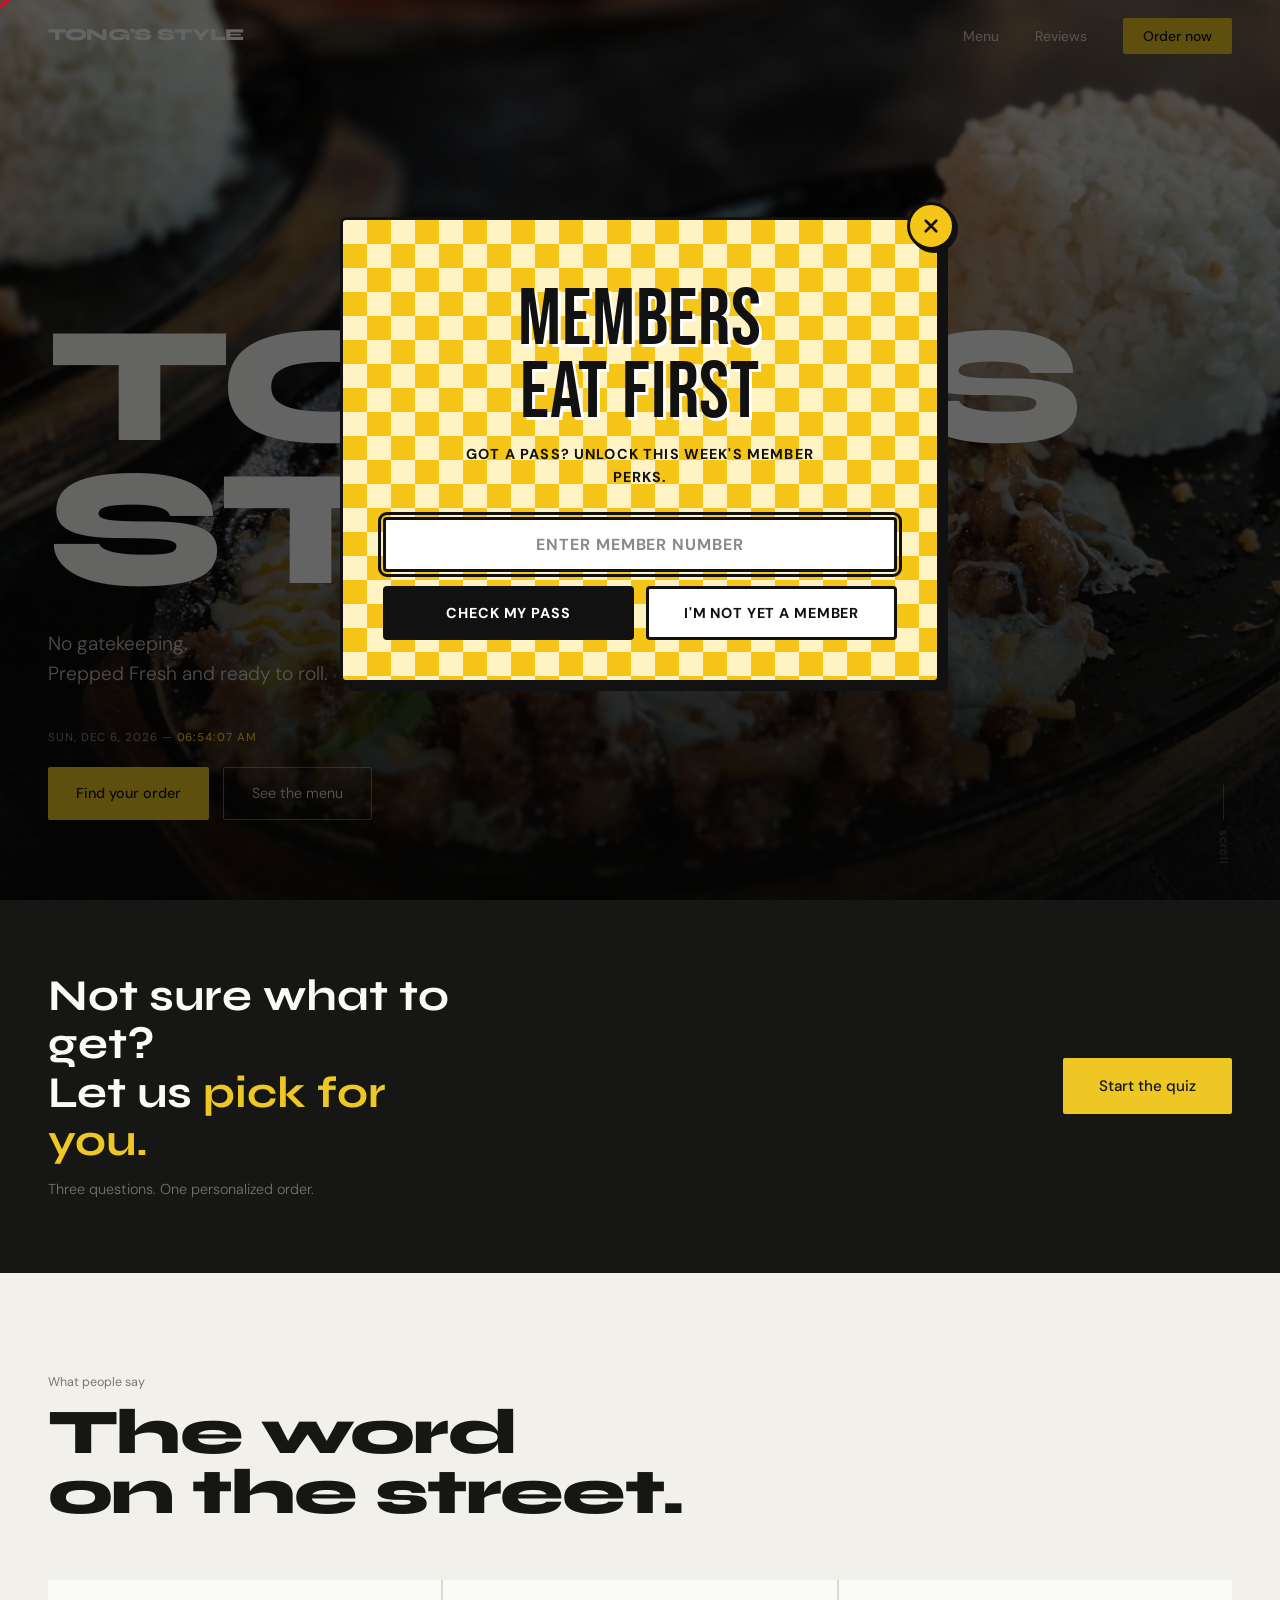
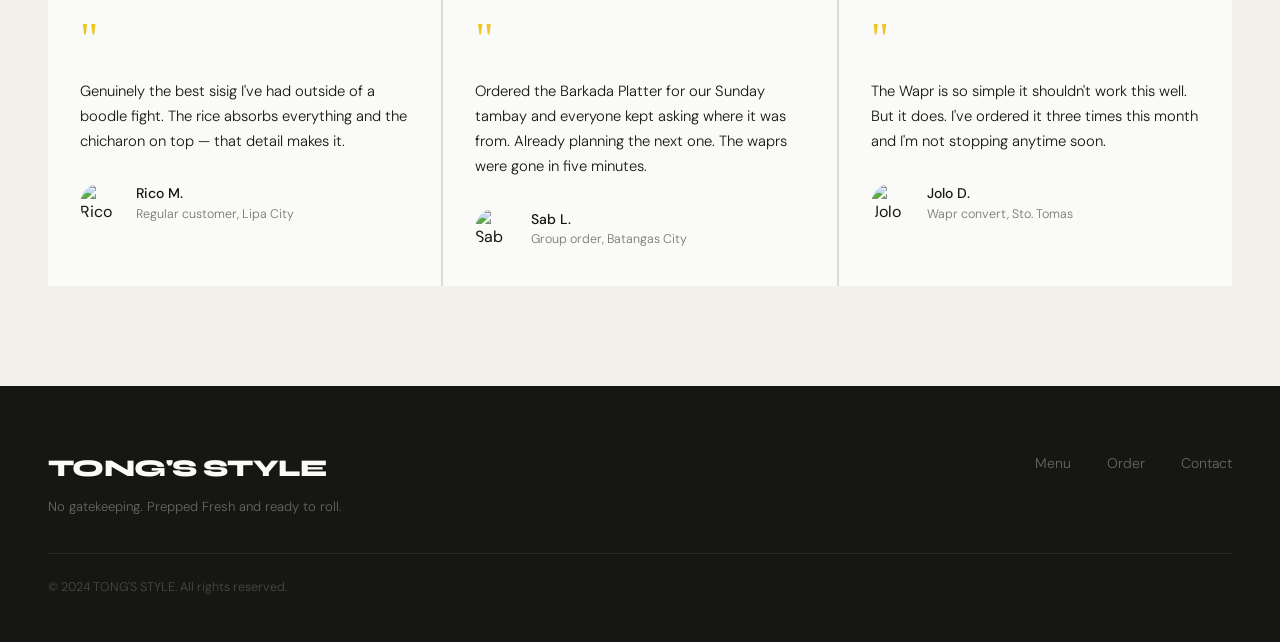
==== index.html @ 22b104fe "Use local sisig photo for hero banner and add promo popup modal Hero background now loads Food/sisig" ====
<!DOCTYPE html>
<html lang="en">
<head>
    <meta charset="UTF-8">
    <meta name="viewport" content="width=device-width, initial-scale=1.0">
    <title>TONG'S STYLE</title>
    <link rel="preconnect" href="https://fonts.googleapis.com">
    <link rel="preconnect" href="https://fonts.gstatic.com" crossorigin>
    <link href="https://fonts.googleapis.com/css2?family=Syne:wght@700;800&family=DM+Sans:wght@300;400;500;700&family=Bebas+Neue&display=swap" rel="stylesheet">
    <style>
        /* ============================================================
           TOKENS
        ============================================================ */
        :root {
            --white:        #FAFAF9;
            --black:        #161614;
            --saffron:      #EEC724;
            --saffron-pale: #FDF8DC;
            --surface:      #F2F0EB;
            --muted:        #78756F;
            --border:       #DDD9CF;
            --font-display: 'Syne', sans-serif;
            --font-body:    'DM Sans', sans-serif;
        }

        /* ============================================================
           RESET
        ============================================================ */
        *, *::before, *::after { box-sizing: border-box; margin: 0; padding: 0; }

        html {
            font-size: 16px;
            scroll-behavior: smooth;
            scroll-padding-top: 72px; /* offset for fixed nav */
        }

        body {
            font-family: var(--font-body);
            background: var(--white);
            color: var(--black);
            line-height: 1.6;
            -webkit-font-smoothing: antialiased;
        }

        img { display: block; max-width: 100%; }
        a { color: inherit; text-decoration: none; }
        button { font-family: var(--font-body); cursor: pointer; border: none; background: none; }

        :focus-visible {
            outline: 2px solid var(--saffron);
            outline-offset: 3px;
            border-radius: 2px;
        }

        @media (prefers-reduced-motion: reduce) {
            *, *::before, *::after {
                animation-duration: 0.01ms !important;
                transition-duration: 0.01ms !important;
            }
        }

        /* ============================================================
           NAVIGATION
        ============================================================ */
        .nav {
            position: fixed;
            top: 0;
            left: 0;
            right: 0;
            z-index: 100;
            padding: 22px 48px;
            display: flex;
            align-items: center;
            justify-content: space-between;
            transition: background 0.3s ease, padding 0.3s ease, box-shadow 0.3s ease;
        }

        .nav.scrolled {
            background: var(--white);
            padding: 14px 48px;
            box-shadow: 0 1px 0 var(--border);
        }

        .nav-logo {
            font-family: var(--font-display);
            font-weight: 800;
            font-size: 1.05rem;
            letter-spacing: -0.02em;
            color: var(--white);
            transition: color 0.3s;
        }

        .nav.scrolled .nav-logo { color: var(--black); }

        .nav-links {
            display: flex;
            align-items: center;
            gap: 36px;
            list-style: none;
        }

        .nav-links li a {
            font-size: 0.875rem;
            font-weight: 400;
            color: rgba(255,255,255,0.75);
            transition: color 0.2s;
        }

        .nav.scrolled .nav-links li a { color: var(--muted); }
        .nav-links li a:hover { color: var(--white); }
        .nav.scrolled .nav-links li a:hover { color: var(--black); }

        .nav-cta {
            font-size: 0.875rem !important;
            font-weight: 500 !important;
            color: var(--black) !important;
            background: var(--saffron);
            padding: 9px 20px;
            border-radius: 2px;
            transition: opacity 0.2s !important;
        }

        .nav-cta:hover { opacity: 0.82; }

        /* ============================================================
           HERO
        ============================================================ */
        .hero {
            position: relative;
            height: 100vh;
            min-height: 580px;
            display: flex;
            align-items: flex-end;
            padding: 0 48px 80px;
            overflow: hidden;
        }

        .hero-bg {
            position: absolute;
            inset: 0;
            background-image: url('Food/sisig.jpg');
            background-size: cover;
            background-position: center;
            transform: scale(1.06);
            transition: transform 7s ease-out;
        }

        .hero-bg.loaded { transform: scale(1); }

        .hero-overlay {
            position: absolute;
            inset: 0;
            background: linear-gradient(
                to top,
                rgba(10,10,8,0.80) 0%,
                rgba(10,10,8,0.35) 55%,
                rgba(10,10,8,0.10) 100%
            );
        }

        .hero-content {
            position: relative;
            z-index: 1;
            max-width: 980px;
            animation: heroIn 0.9s cubic-bezier(0.2, 0, 0.3, 1) 0.1s both;
        }

        @keyframes heroIn {
            from { opacity: 0; transform: translateY(28px); }
            to   { opacity: 1; transform: translateY(0); }
        }

        .hero-title {
            font-family: var(--font-display);
            font-weight: 800;
            font-size: clamp(4rem, 13vw, 11.5rem);
            line-height: 0.86;
            color: var(--white);
            letter-spacing: -0.03em;
            margin-bottom: 28px;
        }

        .hero-tagline {
            font-size: clamp(1rem, 1.8vw, 1.2rem);
            font-weight: 300;
            color: rgba(255,255,255,0.75);
            line-height: 1.55;
            margin-bottom: 40px;
            max-width: 400px;
        }

        .hero-datetime {
            font-family: var(--font-body);
            font-size: 0.72rem;
            font-weight: 400;
            letter-spacing: 0.08em;
            color: rgba(255,255,255,0.5);
            text-transform: uppercase;
            margin-bottom: 20px;
        }

        .hero-datetime .datetime-time {
            color: var(--saffron);
            font-weight: 500;
        }

        .hero-actions {
            display: flex;
            gap: 14px;
            flex-wrap: wrap;
        }

        .btn-primary {
            display: inline-flex;
            align-items: center;
            background: var(--saffron);
            color: var(--black);
            font-family: var(--font-body);
            font-size: 0.9rem;
            font-weight: 500;
            padding: 14px 28px;
            border-radius: 2px;
            border: none;
            cursor: pointer;
            transition: opacity 0.2s, transform 0.15s;
        }

        .btn-primary:hover { opacity: 0.85; transform: translateY(-1px); }

        .btn-ghost {
            display: inline-flex;
            align-items: center;
            background: transparent;
            color: rgba(255,255,255,0.85);
            font-family: var(--font-body);
            font-size: 0.9rem;
            font-weight: 300;
            padding: 14px 28px;
            border: 1px solid rgba(255,255,255,0.35);
            border-radius: 2px;
            cursor: pointer;
            transition: background 0.2s, border-color 0.2s;
        }

        .btn-ghost:hover {
            background: rgba(255,255,255,0.08);
            border-color: rgba(255,255,255,0.65);
        }

        .hero-scroll-hint {
            position: absolute;
            bottom: 36px;
            right: 48px;
            writing-mode: vertical-rl;
            font-size: 0.7rem;
            font-weight: 300;
            letter-spacing: 0.1em;
            color: rgba(255,255,255,0.35);
            display: flex;
            align-items: center;
            gap: 10px;
        }

        .hero-scroll-line {
            width: 1px;
            height: 36px;
            background: rgba(255,255,255,0.25);
            animation: scrollPulse 1.8s ease-in-out infinite;
        }

        @keyframes scrollPulse {
            0%, 100% { opacity: 0.25; }
            50%       { opacity: 0.65; }
        }

        /* ============================================================
           QUIZ TRIGGER BAND
        ============================================================ */
        .quiz-band {
            background: var(--black);
            padding: 72px 48px;
            display: flex;
            align-items: center;
            justify-content: space-between;
            gap: 48px;
        }

        .quiz-band-text h2 {
            font-family: var(--font-display);
            font-weight: 700;
            font-size: clamp(1.75rem, 3.5vw, 2.75rem);
            color: var(--white);
            line-height: 1.1;
            max-width: 420px;
        }

        .quiz-band-text h2 em {
            font-style: normal;
            color: var(--saffron);
        }

        .quiz-band-text p {
            color: rgba(255,255,255,0.4);
            margin-top: 12px;
            font-size: 0.9rem;
            font-weight: 300;
        }

        .btn-quiz-start {
            background: var(--saffron);
            color: var(--black);
            font-family: var(--font-body);
            font-size: 0.95rem;
            font-weight: 500;
            padding: 18px 36px;
            border-radius: 2px;
            border: none;
            cursor: pointer;
            white-space: nowrap;
            flex-shrink: 0;
            transition: opacity 0.2s, transform 0.15s;
        }

        .btn-quiz-start:hover { opacity: 0.85; transform: translateY(-1px); }

        /* ============================================================
           QUIZ OVERLAY
        ============================================================ */
        .quiz-overlay {
            position: fixed;
            inset: 0;
            z-index: 200;
            background: var(--white);
            display: flex;
            flex-direction: column;
            overflow: hidden;
            opacity: 0;
            pointer-events: none;
            transition: opacity 0.28s ease;
        }

        .quiz-overlay.active {
            opacity: 1;
            pointer-events: all;
        }

        .quiz-topbar {
            padding: 18px 48px;
            display: flex;
            align-items: center;
            justify-content: space-between;
            border-bottom: 1px solid var(--border);
            flex-shrink: 0;
        }

        .quiz-topbar-brand {
            font-family: var(--font-display);
            font-weight: 800;
            font-size: 0.95rem;
            letter-spacing: -0.02em;
        }

        .quiz-progress {
            flex: 1;
            max-width: 220px;
            height: 2px;
            background: var(--border);
            margin: 0 32px;
            border-radius: 1px;
            overflow: hidden;
        }

        .quiz-progress-fill {
            height: 100%;
            background: var(--saffron);
            border-radius: 1px;
            transition: width 0.45s cubic-bezier(0.4, 0, 0.2, 1);
        }

        .quiz-close-btn {
            font-size: 1.4rem;
            line-height: 1;
            color: var(--muted);
            padding: 6px;
            cursor: pointer;
            transition: color 0.15s;
            border: none;
            background: none;
            font-family: var(--font-body);
        }

        .quiz-close-btn:hover { color: var(--black); }

        .quiz-body {
            flex: 1;
            display: flex;
            align-items: center;
            justify-content: center;
            padding: 40px 48px;
            position: relative;
            overflow: hidden;
        }

        .quiz-step {
            position: absolute;
            width: 100%;
            max-width: 620px;
            padding: 0 48px;
            transform: translateX(56px);
            opacity: 0;
            pointer-events: none;
            transition: transform 0.42s cubic-bezier(0.4, 0, 0.2, 1), opacity 0.32s ease;
        }

        .quiz-step.active {
            transform: translateX(0);
            opacity: 1;
            pointer-events: all;
        }

        .quiz-step.exit-left {
            transform: translateX(-56px);
            opacity: 0;
            pointer-events: none;
        }

        .quiz-step-num {
            font-size: 0.78rem;
            color: var(--muted);
            font-weight: 400;
            margin-bottom: 18px;
        }

        .quiz-question {
            font-family: var(--font-display);
            font-weight: 700;
            font-size: clamp(1.5rem, 3.2vw, 2.3rem);
            line-height: 1.1;
            margin-bottom: 36px;
            color: var(--black);
        }

        .quiz-options {
            display: grid;
            grid-template-columns: repeat(2, 1fr);
            gap: 10px;
        }

        .quiz-option {
            display: flex;
            align-items: center;
            gap: 12px;
            padding: 16px 18px;
            border: 1.5px solid var(--border);
            border-radius: 4px;
            font-size: 0.95rem;
            font-weight: 400;
            color: var(--black);
            cursor: pointer;
            text-align: left;
            background: var(--white);
            transition: border-color 0.14s, background 0.14s;
            font-family: var(--font-body);
        }

        .quiz-option:hover {
            border-color: var(--black);
            background: var(--surface);
        }

        .quiz-option.selected {
            border-color: var(--saffron);
            background: var(--saffron-pale);
        }

        .quiz-option-key {
            display: inline-flex;
            align-items: center;
            justify-content: center;
            width: 22px;
            height: 22px;
            border: 1.5px solid var(--border);
            border-radius: 3px;
            font-size: 0.7rem;
            font-weight: 500;
            flex-shrink: 0;
            transition: border-color 0.14s, background 0.14s;
        }

        .quiz-option:hover .quiz-option-key,
        .quiz-option.selected .quiz-option-key {
            background: var(--saffron);
            border-color: var(--saffron);
        }

        /* 5th option spans full width */
        .quiz-option:last-child:nth-child(odd) {
            grid-column: span 2;
        }

        /* ---- RESULT ---- */
        .quiz-result {
            text-align: center;
        }

        .result-label {
            font-size: 0.78rem;
            color: var(--muted);
            font-weight: 400;
            margin-bottom: 14px;
            letter-spacing: 0.04em;
        }

        .result-name {
            font-family: var(--font-display);
            font-weight: 800;
            font-size: clamp(1.9rem, 4.5vw, 3.2rem);
            line-height: 1.0;
            margin-bottom: 18px;
        }

        .result-desc {
            font-size: 0.95rem;
            color: var(--muted);
            font-weight: 300;
            line-height: 1.65;
            max-width: 400px;
            margin: 0 auto 16px;
        }

        .result-price {
            font-family: var(--font-display);
            font-weight: 700;
            font-size: 2rem;
            color: var(--saffron);
            margin-bottom: 36px;
        }

        .result-actions {
            display: flex;
            gap: 12px;
            justify-content: center;
            flex-wrap: wrap;
        }

        .btn-order-cta {
            background: var(--black);
            color: var(--white);
            font-family: var(--font-body);
            font-size: 0.9rem;
            font-weight: 500;
            padding: 14px 28px;
            border-radius: 2px;
            border: none;
            cursor: pointer;
            transition: opacity 0.2s;
            display: inline-flex;
            align-items: center;
        }

        .btn-order-cta:hover { opacity: 0.72; }

        .btn-restart {
            background: transparent;
            color: var(--muted);
            font-family: var(--font-body);
            font-size: 0.9rem;
            font-weight: 400;
            padding: 14px 20px;
            border: 1px solid var(--border);
            border-radius: 2px;
            cursor: pointer;
            transition: color 0.2s, border-color 0.2s;
        }

        .btn-restart:hover { color: var(--black); border-color: var(--black); }

        /* ============================================================
           TESTIMONIALS (section-header shared styles kept here)
        ============================================================ */
        .section-header {
            margin-bottom: 56px;
        }

        .section-label {
            font-size: 0.78rem;
            color: var(--muted);
            font-weight: 400;
            margin-bottom: 10px;
        }

        .section-title {
            font-family: var(--font-display);
            font-weight: 800;
            font-size: clamp(2.2rem, 5vw, 4rem);
            line-height: 0.95;
            letter-spacing: -0.025em;
        }

        /* ============================================================
           TESTIMONIALS
        ============================================================ */
        .testimonials {
            background: var(--surface);
            padding: 100px 48px;
        }

        .testimonials-inner {
            max-width: 1280px;
            margin: 0 auto;
        }

        .testimonials-grid {
            display: grid;
            grid-template-columns: repeat(3, 1fr);
            gap: 2px;
            background: var(--border);
        }

        .testimonial-card {
            background: var(--white);
            padding: 36px 32px;
        }

        .testimonial-mark {
            font-size: 2.8rem;
            line-height: 1;
            color: var(--saffron);
            font-family: Georgia, 'Times New Roman', serif;
            margin-bottom: 18px;
            display: block;
        }

        .testimonial-text {
            font-size: 0.925rem;
            line-height: 1.7;
            color: var(--black);
            font-weight: 300;
            margin-bottom: 28px;
        }

        .testimonial-author {
            display: flex;
            align-items: center;
            gap: 14px;
        }

        .testimonial-avatar {
            width: 42px;
            height: 42px;
            border-radius: 50%;
            object-fit: cover;
            flex-shrink: 0;
        }

        .testimonial-name {
            font-weight: 500;
            font-size: 0.875rem;
        }

        .testimonial-detail {
            font-size: 0.78rem;
            color: var(--muted);
            font-weight: 300;
        }

        /* ============================================================
           FOOTER
        ============================================================ */
        .footer {
            background: var(--black);
            padding: 64px 48px 44px;
        }

        .footer-inner {
            max-width: 1280px;
            margin: 0 auto;
            display: flex;
            justify-content: space-between;
            align-items: flex-start;
            gap: 48px;
        }

        .footer-brand-name {
            font-family: var(--font-display);
            font-weight: 800;
            font-size: 1.5rem;
            color: var(--white);
            letter-spacing: -0.025em;
        }

        .footer-brand-tag {
            font-size: 0.82rem;
            font-weight: 300;
            color: rgba(255,255,255,0.35);
            margin-top: 8px;
        }

        .footer-links {
            list-style: none;
            display: flex;
            gap: 36px;
        }

        .footer-links a {
            color: rgba(255,255,255,0.35);
            font-size: 0.875rem;
            font-weight: 300;
            transition: color 0.2s;
        }

        .footer-links a:hover { color: var(--white); }

        .footer-bottom {
            max-width: 1280px;
            margin: 36px auto 0;
            padding-top: 24px;
            border-top: 1px solid rgba(255,255,255,0.07);
            font-size: 0.78rem;
            color: rgba(255,255,255,0.22);
            font-weight: 300;
        }

        /* ============================================================
           HAMBURGER / MOBILE NAV
        ============================================================ */
        .nav-hamburger {
            display: none;
            flex-direction: column;
            justify-content: center;
            gap: 5px;
            padding: 8px;
            cursor: pointer;
            background: none;
            border: none;
            z-index: 151;
            min-width: 44px;
            min-height: 44px;
            align-items: center;
        }
        .nav-hamburger span {
            width: 22px;
            height: 2px;
            background: var(--white);
            display: block;
            border-radius: 1px;
            transition: transform 0.28s ease, opacity 0.2s ease, background 0.2s ease;
        }
        /* Lines turn dark when page is scrolled OR when overlay is open */
        .nav.scrolled .nav-hamburger span,
        .nav.menu-open .nav-hamburger span { background: var(--black); }

        .nav-hamburger.open span:nth-child(1) { transform: translateY(7px) rotate(45deg); }
        .nav-hamburger.open span:nth-child(2) { opacity: 0; transform: scaleX(0); }
        .nav-hamburger.open span:nth-child(3) { transform: translateY(-7px) rotate(-45deg); }

        /* Logo turns dark when overlay open */
        .nav.menu-open .nav-logo { color: var(--black); }

        /* Overlay — always in DOM, toggled with visibility+opacity so transition works */
        .nav-mobile-overlay {
            position: fixed;
            inset: 0;
            background: var(--white);
            z-index: 150;
            display: flex;
            flex-direction: column;
            align-items: center;
            justify-content: center;
            gap: 8px;
            opacity: 0;
            visibility: hidden;
            pointer-events: none;
            transition: opacity 0.28s ease, visibility 0.28s ease;
        }
        .nav-mobile-overlay.open {
            opacity: 1;
            visibility: visible;
            pointer-events: all;
        }
        .nav-mobile-overlay a {
            font-family: var(--font-display);
            font-size: 2.2rem;
            font-weight: 700;
            color: var(--black);
            letter-spacing: -0.02em;
            padding: 12px 24px;
            min-height: 56px;
            display: flex;
            align-items: center;
            transition: color 0.15s;
        }
        .nav-mobile-overlay a:active { color: var(--muted); }
        .nav-mobile-overlay .nav-cta {
            margin-top: 20px;
            background: var(--saffron);
            color: var(--black) !important;
            padding: 16px 40px;
            border-radius: 2px;
            font-size: 1rem;
            font-family: var(--font-body);
            font-weight: 500;
            letter-spacing: 0;
            min-height: 52px;
        }

        /* ============================================================
           RESPONSIVE
        ============================================================ */
        @media (max-width: 960px) {
            .testimonials-grid { grid-template-columns: 1fr; }
            .quiz-band { flex-direction: column; align-items: flex-start; }
            html { scroll-padding-top: 60px; }
        }

        @media (max-width: 680px) {
            html { scroll-padding-top: 56px; }

            /* ── Nav ── */
            .nav { padding: 14px 20px; }
            .nav.scrolled { padding: 11px 20px; }
            .nav-links { display: none !important; }
            .nav-hamburger { display: flex; }

            /* ── Hero ── */
            .hero {
                padding: 0 20px 80px;
                min-height: 100vh;        /* fallback */
                min-height: 100dvh;       /* dynamic viewport — accounts for browser chrome */
                align-items: flex-end;
            }
            .hero-scroll-hint { display: none; }
            .hero-title { margin-bottom: 20px; }
            .hero-tagline { font-size: 1rem; margin-bottom: 32px; }
            .hero-actions { flex-direction: column; gap: 10px; }
            .btn-primary, .btn-ghost {
                width: 100%;
                justify-content: center;
                padding: 16px;
                font-size: 0.95rem;
                min-height: 52px;
            }

            /* ── Quiz band ── */
            .quiz-band { padding: 56px 20px; gap: 24px; }
            .btn-quiz-start { width: 100%; text-align: center; padding: 16px 24px; }

            /* ── Quiz overlay ── */
            .quiz-topbar { padding: 14px 20px; }
            .quiz-body {
                padding: 24px 0;
                overflow-y: auto;
                -webkit-overflow-scrolling: touch;
                align-items: flex-start;
            }
            .quiz-step { padding: 0 20px; position: relative; }
            .quiz-question { font-size: 1.5rem; margin-bottom: 24px; }
            .quiz-options { grid-template-columns: 1fr; gap: 8px; }
            .quiz-option { padding: 14px 16px; min-height: 52px; }
            .quiz-option:last-child:nth-child(odd) { grid-column: span 1; }
            .result-actions { flex-direction: column; }
            .btn-order-cta, .btn-restart { width: 100%; text-align: center; justify-content: center; }

            /* ── Testimonials ── */
            .testimonials { padding: 60px 20px; }

            /* ── Footer ── */
            .footer { padding: 48px 20px 36px; }
            .footer-inner { flex-direction: column; gap: 28px; }
            .footer-links { gap: 20px; flex-wrap: wrap; }

        }
        /* ============================================================
           FRYING PAN CURSOR
        ============================================================ */
        @media (pointer: fine) {
            * { cursor: none !important; }
        }

        .custom-cursor {
            position: fixed;
            pointer-events: none;
            z-index: 9999;
            font-size: 42px;
            line-height: 1;
            user-select: none;
            top: 0;
            left: 0;
            transform: translate(-50%, -50%) rotate(0deg);
            transition: transform 0.1s cubic-bezier(0.2, 0, 0.3, 1);
            will-change: transform, top, left;
            display: none;
        }

        @media (pointer: fine) {
            .custom-cursor { display: block; }
        }

        .custom-cursor.swing {
            transform: translate(-50%, -50%) rotate(-40deg) scale(1.2);
        }

        @keyframes btnHit {
            0%   { transform: scale(1)    translateY(0px);  }
            20%  { transform: scale(0.91) translateY(4px);  }
            55%  { transform: scale(1.05) translateY(-3px); }
            80%  { transform: scale(0.98) translateY(1px);  }
            100% { transform: scale(1)    translateY(0px);  }
        }

        .btn-hit {
            animation: btnHit 0.38s cubic-bezier(0.36, 0.07, 0.19, 0.97) !important;
        }

        /* ============================================================
           PROMO MODAL
           Change the four brand colors here to restyle the whole popup.
        ============================================================ */
        :root {
            --promo-yellow:   #F5C518;
            --promo-cream:    #FFF3C4;
            --promo-black:    #111111;
            --promo-white:    #FFFFFF;
            --promo-overlay:  rgba(0, 0, 0, 0.6);
            --promo-check:    48px;              /* checkerboard square size x2 */
            --font-promo:     'Bebas Neue', 'Arial Narrow', sans-serif;
        }

        .promo-overlay {
            position: fixed;
            inset: 0;
            z-index: 300;                        /* above nav (100) and quiz (200), below cursor */
            display: flex;
            align-items: center;
            justify-content: center;
            padding: 24px 16px;
            background: var(--promo-overlay);
            opacity: 0;
            visibility: hidden;
            transition: opacity 0.25s ease, visibility 0s linear 0.25s;
        }

        .promo-overlay.open {
            opacity: 1;
            visibility: visible;
            transition: opacity 0.25s ease, visibility 0s linear 0s;
        }

        .promo-modal {
            position: relative;
            width: 100%;
            max-width: 600px;
            max-height: calc(100vh - 48px);
            max-height: calc(100dvh - 48px);
            display: flex;
            border: 3px solid var(--promo-black);
            border-radius: 6px;
            box-shadow: 8px 8px 0 var(--promo-black);
            background-color: var(--promo-yellow);
            background-image: conic-gradient(
                var(--promo-yellow) 0 25%,
                var(--promo-cream)  0 50%,
                var(--promo-yellow) 0 75%,
                var(--promo-cream)  0
            );
            background-size: var(--promo-check) var(--promo-check);
            transform: translateY(16px) scale(0.96);
            transition: transform 0.3s cubic-bezier(0.2, 0, 0.3, 1);
        }

        .promo-overlay.open .promo-modal { transform: none; }

        /* Scrolls on very short screens; the close button sits outside it so it is never clipped */
        .promo-body {
            width: 100%;
            overflow-y: auto;
            padding: 48px 40px 40px;
            display: flex;
            flex-direction: column;
            align-items: center;
            text-align: center;
        }

        .promo-close {
            position: absolute;
            top: -18px;
            right: -18px;
            z-index: 1;
            width: 48px;
            height: 48px;
            display: flex;
            align-items: center;
            justify-content: center;
            border-radius: 50%;
            border: 3px solid var(--promo-black);
            background: var(--promo-yellow);
            color: var(--promo-black);
            box-shadow: 3px 3px 0 var(--promo-black);
            transition: background 0.15s;
        }

        .promo-close:hover { background: var(--promo-cream); }
        .promo-close svg { width: 18px; height: 18px; }

        .promo-art {
            width: auto;
            max-width: 180px;
            max-height: 140px;
            margin-bottom: 16px;
            object-fit: contain;
        }

        .promo-title {
            font-family: var(--font-promo);
            font-weight: 400;                    /* Bebas Neue is bold by design */
            font-size: clamp(2.75rem, 11vw, 5rem);
            line-height: 0.92;
            letter-spacing: 0.01em;
            color: var(--promo-black);
            text-shadow: 3px 3px 0 var(--promo-white);
            margin-bottom: 12px;
        }

        .promo-subtext {
            font-family: var(--font-body);
            font-weight: 700;
            font-size: clamp(0.78rem, 2.6vw, 0.9rem);
            letter-spacing: 0.08em;
            text-transform: uppercase;
            color: var(--promo-black);
            margin-bottom: 28px;
            max-width: 40ch;
        }

        .promo-form { width: 100%; }

        .promo-input {
            display: block;
            width: 100%;
            min-height: 54px;
            padding: 14px 18px;
            margin-bottom: 14px;
            font-family: var(--font-body);
            font-weight: 700;
            font-size: 1rem;
            letter-spacing: 0.06em;
            text-align: center;
            color: var(--promo-black);
            background: var(--promo-white);
            border: 3px solid var(--promo-black);
            border-radius: 4px;
        }

        .promo-input::placeholder { color: #8A8A8A; opacity: 1; }
        .promo-input:focus-visible { outline: 3px solid var(--promo-black); outline-offset: 2px; }

        .promo-actions {
            display: grid;
            grid-template-columns: 1fr 1fr;
            gap: 12px;
        }

        .promo-btn {
            min-height: 54px;
            padding: 14px 16px;
            font-family: var(--font-body);
            font-weight: 700;
            font-size: 0.9rem;
            letter-spacing: 0.06em;
            text-transform: uppercase;
            border: 3px solid var(--promo-black);
            border-radius: 4px;
            transition: opacity 0.15s;
        }

        .promo-btn:hover { opacity: 0.85; }
        .promo-btn--dark  { background: var(--promo-black); color: var(--promo-white); }
        .promo-btn--light { background: var(--promo-white); color: var(--promo-black); }
        .promo-btn:focus-visible,
        .promo-close:focus-visible { outline: 3px solid var(--promo-black); outline-offset: 3px; }

        .visually-hidden {
            position: absolute !important;
            width: 1px;
            height: 1px;
            overflow: hidden;
            clip: rect(0 0 0 0);
            white-space: nowrap;
        }

        @media (max-width: 680px) {
            .promo-modal { max-width: 92vw; }
            .promo-body  { padding: 44px 22px 26px; }
            .promo-close { top: -12px; right: -10px; width: 44px; height: 44px; }
        }

        @media (max-width: 480px) {
            .promo-actions { grid-template-columns: 1fr; }
            :root { --promo-check: 36px; }
        }
    </style>
</head>
<body>

    <!-- FRYING PAN CURSOR -->
    <div class="custom-cursor" id="customCursor" aria-hidden="true">🥢</div>

    <!-- NAVIGATION -->
    <nav class="nav" id="mainNav" aria-label="Main navigation">
        <a href="#" class="nav-logo">TONG'S STYLE</a>
        <ul class="nav-links" id="navLinks">
            <li><a href="menu.html">Menu</a></li>
            <li><a href="#testimonials">Reviews</a></li>
            <li><a href="menu.html" class="nav-cta">Order now</a></li>
        </ul>
        <button class="nav-hamburger" id="navHamburger" onclick="toggleMobileMenu()" aria-label="Open menu" aria-expanded="false">
            <span></span><span></span><span></span>
        </button>
    </nav>

    <!-- MOBILE NAV OVERLAY -->
    <div class="nav-mobile-overlay" id="mobileNav" role="dialog" aria-label="Mobile navigation">
        <a href="menu.html"     onclick="closeMobileMenu()">Menu</a>
        <a href="#testimonials" onclick="closeMobileMenu()">Reviews</a>
        <a href="menu.html" class="nav-cta" onclick="closeMobileMenu()">Order now</a>
    </div>

    <!-- HERO -->
    <section class="hero" id="hero" aria-label="Hero">
        <div class="hero-bg" id="heroBg" role="img" aria-label="Sizzling sisig"></div>
        <div class="hero-overlay" aria-hidden="true"></div>
        <div class="hero-content">
            <h1 class="hero-title">TONG'S<br>STYLE</h1>
            <p class="hero-tagline">No gatekeeping.<br>Prepped Fresh and ready to roll.</p>
            <div class="hero-datetime" id="heroDatetime" aria-live="polite">
                <span id="heroDate"></span> &mdash; <span class="datetime-time" id="heroTime"></span>
            </div>
            <div class="hero-actions">
                <button class="btn-primary" onclick="openQuiz()">Find your order</button>
                <a href="menu.html" class="btn-ghost">See the menu</a>
            </div>
        </div>
        <div class="hero-scroll-hint" aria-hidden="true">
            <div class="hero-scroll-line"></div>
            scroll
        </div>
    </section>

    <!-- QUIZ TRIGGER BAND -->
    <section class="quiz-band" aria-label="Order quiz">
        <div class="quiz-band-text">
            <h2>Not sure what to get?<br>Let us <em>pick for you.</em></h2>
            <p>Three questions. One personalized order.</p>
        </div>
        <button class="btn-quiz-start" onclick="openQuiz()">Start the quiz</button>
    </section>

    <!-- QUIZ OVERLAY -->
    <div class="quiz-overlay" id="quizOverlay" role="dialog" aria-modal="true" aria-label="Order finder quiz">
        <div class="quiz-topbar">
            <span class="quiz-topbar-brand">TONG'S STYLE</span>
            <div class="quiz-progress" role="progressbar" aria-valuemin="0" aria-valuemax="100" aria-valuenow="0">
                <div class="quiz-progress-fill" id="progressFill"></div>
            </div>
            <button class="quiz-close-btn" onclick="closeQuiz()" aria-label="Close quiz">&#x2715;</button>
        </div>

        <div class="quiz-body">

            <!-- Step 1: What food -->
            <div class="quiz-step active" id="step-0">
                <div class="quiz-step-num">Question 1 of 3</div>
                <h2 class="quiz-question">What do you need today?</h2>
                <div class="quiz-options">
                    <button class="quiz-option" onclick="selectOption(0, 'Sisig', this)">
                        <span class="quiz-option-key">A</span> Sisig
                    </button>
                    <button class="quiz-option" onclick="selectOption(0, 'Burger', this)">
                        <span class="quiz-option-key">B</span> Burger
                    </button>
                    <button class="quiz-option" onclick="selectOption(0, 'Wapr', this)">
                        <span class="quiz-option-key">C</span> Wapr
                    </button>
                    <button class="quiz-option" onclick="selectOption(0, 'Just Because', this)">
                        <span class="quiz-option-key">D</span> Just Because
                    </button>
                </div>
            </div>

            <!-- Step 2: Size -->
            <div class="quiz-step" id="step-1">
                <div class="quiz-step-num">Question 2 of 3</div>
                <h2 class="quiz-question">How many people are eating?</h2>
                <div class="quiz-options">
                    <button class="quiz-option" onclick="selectOption(1, 'Solo', this)">
                        <span class="quiz-option-key">A</span> Solo — just me
                    </button>
                    <button class="quiz-option" onclick="selectOption(1, 'Duo', this)">
                        <span class="quiz-option-key">B</span> Duo — me and one more
                    </button>
                    <button class="quiz-option" onclick="selectOption(1, 'Barkada', this)">
                        <span class="quiz-option-key">C</span> Barkada — the whole squad
                    </button>
                    <button class="quiz-option" onclick="selectOption(1, 'Family', this)">
                        <span class="quiz-option-key">D</span> Family — everyone's coming
                    </button>
                    <button class="quiz-option" onclick="selectOption(1, 'Surprise Me', this)">
                        <span class="quiz-option-key">E</span> Surprise Me — I don't care, just feed me
                    </button>
                </div>
            </div>

            <!-- Step 3: Budget -->
            <div class="quiz-step" id="step-2">
                <div class="quiz-step-num">Question 3 of 3</div>
                <h2 class="quiz-question">What's your budget for this order?</h2>
                <div class="quiz-options">
                    <button class="quiz-option" onclick="selectOption(2, 'Under 50', this)">
                        <span class="quiz-option-key">A</span> Under &#x20B1;50 — keep it tight
                    </button>
                    <button class="quiz-option" onclick="selectOption(2, '50-100', this)">
                        <span class="quiz-option-key">B</span> &#x20B1;50–100 — the sweet spot
                    </button>
                    <button class="quiz-option" onclick="selectOption(2, '100-200', this)">
                        <span class="quiz-option-key">C</span> &#x20B1;100–200 — go for it
                    </button>
                    <button class="quiz-option" onclick="selectOption(2, '200+', this)">
                        <span class="quiz-option-key">D</span> &#x20B1;200+ — treat everyone
                    </button>
                </div>
            </div>

            <!-- Result -->
            <div class="quiz-step quiz-result" id="step-result">
                <div class="result-label">Your pick</div>
                <h2 class="result-name" id="recName">Classic Sisig Combo</h2>
                <p class="result-desc" id="recDesc">Loading recommendation...</p>
                <div class="result-price" id="recPrice">&#x20B1;180</div>
                <div class="result-actions">
                    <a href="menu.html#order" class="btn-order-cta" id="orderThisBtn">Order this now</a>
                    <button class="btn-restart" onclick="restartQuiz()">Try again</button>
                </div>
            </div>

        </div>
    </div>

    <!-- TESTIMONIALS -->
    <section class="testimonials" id="testimonials" aria-label="Customer reviews">
        <div class="testimonials-inner">
            <div class="section-header">
                <p class="section-label">What people say</p>
                <h2 class="section-title">The word<br>on the street.</h2>
            </div>
            <div class="testimonials-grid">

                <div class="testimonial-card">
                    <span class="testimonial-mark" aria-hidden="true">"</span>
                    <p class="testimonial-text">Genuinely the best sisig I've had outside of a boodle fight. The rice absorbs everything and the chicharon on top — that detail makes it.</p>
                    <div class="testimonial-author">
                        <img class="testimonial-avatar"
                             src="https://images.unsplash.com/photo-1507003211169-0a1dd7228f2d?auto=format&fit=crop&w=80&h=80&q=80"
                             alt="Rico M." loading="lazy">
                        <div>
                            <div class="testimonial-name">Rico M.</div>
                            <div class="testimonial-detail">Regular customer, Lipa City</div>
                        </div>
                    </div>
                </div>

                <div class="testimonial-card">
                    <span class="testimonial-mark" aria-hidden="true">"</span>
                    <p class="testimonial-text">Ordered the Barkada Platter for our Sunday tambay and everyone kept asking where it was from. Already planning the next one. The waprs were gone in five minutes.</p>
                    <div class="testimonial-author">
                        <img class="testimonial-avatar"
                             src="https://images.unsplash.com/photo-1494790108377-be9c29b29330?auto=format&fit=crop&w=80&h=80&q=80"
                             alt="Sab L." loading="lazy">
                        <div>
                            <div class="testimonial-name">Sab L.</div>
                            <div class="testimonial-detail">Group order, Batangas City</div>
                        </div>
                    </div>
                </div>

                <div class="testimonial-card">
                    <span class="testimonial-mark" aria-hidden="true">"</span>
                    <p class="testimonial-text">The Wapr is so simple it shouldn't work this well. But it does. I've ordered it three times this month and I'm not stopping anytime soon.</p>
                    <div class="testimonial-author">
                        <img class="testimonial-avatar"
                             src="https://images.unsplash.com/photo-1500648767791-00dcc994a43e?auto=format&fit=crop&w=80&h=80&q=80"
                             alt="Jolo D." loading="lazy">
                        <div>
                            <div class="testimonial-name">Jolo D.</div>
                            <div class="testimonial-detail">Wapr convert, Sto. Tomas</div>
                        </div>
                    </div>
                </div>

            </div>
        </div>
    </section>

    <!-- FOOTER -->
    <footer class="footer">
        <div class="footer-inner">
            <div>
                <div class="footer-brand-name">TONG'S STYLE</div>
                <div class="footer-brand-tag">No gatekeeping. Prepped Fresh and ready to roll.</div>
            </div>
            <ul class="footer-links">
                <li><a href="menu.html">Menu</a></li>
                <li><a href="menu.html#order">Order</a></li>
                <li><a href="mailto:hello@tongsstyle.ph">Contact</a></li>
            </ul>
        </div>
        <div class="footer-bottom">
            &copy; 2024 TONG'S STYLE. All rights reserved.
        </div>
    </footer>

    <!-- PROMO MODAL -->
    <div class="promo-overlay" id="promoOverlay">
        <div class="promo-modal" id="promoModal" role="dialog" aria-modal="true" aria-labelledby="promoTitle" aria-describedby="promoSubtext">
            <button type="button" class="promo-close" id="promoClose" aria-label="Close">
                <svg viewBox="0 0 24 24" fill="none" stroke="currentColor" stroke-width="3.5" stroke-linecap="round" aria-hidden="true">
                    <path d="M5 5l14 14M19 5L5 19"/>
                </svg>
            </button>
            <div class="promo-body">
                <!-- Replace with your own artwork -->
                <img class="promo-art" src="images/promo-art.png" alt="" onerror="this.hidden = true">
                <h2 class="promo-title" id="promoTitle">Members<br>Eat First</h2>
                <p class="promo-subtext" id="promoSubtext">Got a pass? Unlock this week's member perks.</p>
                <form class="promo-form" id="promoForm" novalidate>
                    <label class="visually-hidden" for="promoMemberInput">Member number</label>
                    <input type="text" class="promo-input" id="promoMemberInput"
                           placeholder="ENTER MEMBER NUMBER" autocomplete="off" inputmode="text">
                    <div class="promo-actions">
                        <button type="submit" class="promo-btn promo-btn--dark">Check my pass</button>
                        <button type="button" class="promo-btn promo-btn--light" id="promoNotMember">I'm not yet a member</button>
                    </div>
                </form>
            </div>
        </div>
    </div>

    <script>
        /* ============================================================
           LIVE DATE & TIME
        ============================================================ */
        function updateHeroDatetime() {
            const now = new Date();
            const dateOpts = { weekday: 'short', year: 'numeric', month: 'short', day: 'numeric' };
            const timeOpts = { hour: '2-digit', minute: '2-digit', second: '2-digit', hour12: true };
            document.getElementById('heroDate').textContent = now.toLocaleDateString('en-PH', dateOpts);
            document.getElementById('heroTime').textContent = now.toLocaleTimeString('en-PH', timeOpts);
        }
        updateHeroDatetime();
        setInterval(updateHeroDatetime, 1000);

        /* ============================================================
           MOBILE NAV
        ============================================================ */
        function toggleMobileMenu() {
            const btn     = document.getElementById('navHamburger');
            const overlay = document.getElementById('mobileNav');
            const nav     = document.getElementById('mainNav');
            const isOpen  = overlay.classList.toggle('open');
            btn.classList.toggle('open', isOpen);
            nav.classList.toggle('menu-open', isOpen);
            btn.setAttribute('aria-expanded', String(isOpen));
            document.body.style.overflow = isOpen ? 'hidden' : '';
        }

        function closeMobileMenu() {
            document.getElementById('navHamburger').classList.remove('open');
            document.getElementById('mobileNav').classList.remove('open');
            document.getElementById('mainNav').classList.remove('menu-open');
            document.getElementById('navHamburger').setAttribute('aria-expanded', 'false');
            document.body.style.overflow = '';
        }

        /* ============================================================
           NAV SCROLL BEHAVIOR
        ============================================================ */
        const mainNav = document.getElementById('mainNav');
        window.addEventListener('scroll', () => {
            mainNav.classList.toggle('scrolled', window.scrollY > 56);
        }, { passive: true });

        // Hero parallax / bg load
        const heroBg = document.getElementById('heroBg');
        requestAnimationFrame(() => heroBg.classList.add('loaded'));

        /* ============================================================
           QUIZ STATE
        ============================================================ */
        let quizStep = 0;
        const quizAnswers = [null, null, null];

        const recs = {
            'Sisig': {
                'Under 50': {
                    name: 'Sisig Rice Bowl',
                    desc: 'Hot sisig over garlic rice, sunny-side egg, chicharon. The honest move under ₱90 — closest thing to the full combo.',
                    price: '₱90'
                },
                '50-100': {
                    name: 'Classic Sisig Combo',
                    desc: 'Full sizzling sisig, egg on top, garlic rice, chicharon, drink. Everything you need in one order.',
                    price: '₱180'
                },
                '100-200': {
                    name: 'Classic Sisig Combo',
                    desc: 'Full sizzling sisig, egg on top, garlic rice, chicharon, drink. Order two. You have the budget.',
                    price: '₱180'
                },
                '200+': {
                    name: 'Barkada Platter',
                    desc: 'Sisig platter, 4 waprs, 4 mini burgers, 4 drinks. At ₱200+ you bring people, not just yourself.',
                    price: '₱680'
                }
            },
            'Burger': {
                'Under 50': {
                    name: 'Sisig Rice Bowl',
                    desc: 'Budget\'s tight — the Rice Bowl holds you down. Try the Burger Combo next time.',
                    price: '₱90'
                },
                '50-100': {
                    name: 'The OG Wapr (Burger)',
                    desc: 'Waffle wrap stuffed with burger, cheese sauce, pickled veg. ₱130 and it hits different.',
                    price: '₱130'
                },
                '100-200': {
                    name: "TONG's Burger Combo",
                    desc: 'Double smash patty, fries, drink. The full package. Worth every peso — no shortcuts taken here.',
                    price: '₱225'
                },
                '200+': {
                    name: 'Barkada Platter',
                    desc: 'Mini burgers, waprs, sisig, drinks — the works. Order for the table, not just yourself.',
                    price: '₱680'
                }
            },
            'Wapr': {
                'Under 50': {
                    name: 'Sweet Wapr',
                    desc: 'Nutella, fresh banana, crushed graham, dusted sugar. Best ₱85 you\'ll spend today. Easy call.',
                    price: '₱85'
                },
                '50-100': {
                    name: 'The OG Wapr',
                    desc: 'Stuffed waffle wrap with your fill of choice, cheese sauce, pickled veg, house aioli. This is exactly it.',
                    price: '₱130'
                },
                '100-200': {
                    name: 'OG Wapr + Sweet Wapr',
                    desc: 'Get both. The savory one first, the sweet one after. That\'s the correct order of operations.',
                    price: '₱215'
                },
                '200+': {
                    name: 'Barkada Platter',
                    desc: 'Waprs plus everything else on the menu. No one leaves hungry. That\'s the whole point.',
                    price: '₱680'
                }
            },
            'Just Because': {
                'Under 50': {
                    name: 'Sisig Rice Bowl',
                    desc: 'You didn\'t know what you wanted but this is what you wanted. Trust the process.',
                    price: '₱90'
                },
                '50-100': {
                    name: 'The OG Wapr',
                    desc: 'No decision needed. The wapr decides for you. It never misses, ever.',
                    price: '₱130'
                },
                '100-200': {
                    name: "TONG's Burger Combo",
                    desc: 'When in doubt, you get the burger. Universal rule. You\'re welcome.',
                    price: '₱225'
                },
                '200+': {
                    name: 'Barkada Platter',
                    desc: 'You said \'just because\' and you have ₱200+. Get the platter. Bring people. Live a little.',
                    price: '₱680'
                }
            }
        };

        /* ============================================================
           QUIZ FUNCTIONS
        ============================================================ */
        function openQuiz() {
            quizAnswers[0] = quizAnswers[1] = quizAnswers[2] = null;
            quizStep = 0;

            document.querySelectorAll('.quiz-step').forEach(s => {
                s.classList.remove('active', 'exit-left');
                s.querySelectorAll('.quiz-option').forEach(o => o.classList.remove('selected'));
            });
            document.getElementById('step-0').classList.add('active');
            updateProgress(0);

            const overlay = document.getElementById('quizOverlay');
            overlay.classList.add('active');
            document.body.style.overflow = 'hidden';

            // Focus close button for a11y
            setTimeout(() => {
                overlay.querySelector('.quiz-close-btn').focus();
            }, 300);
        }

        function closeQuiz() {
            document.getElementById('quizOverlay').classList.remove('active');
            document.body.style.overflow = '';
        }

        function restartQuiz() {
            const resultEl = document.getElementById('step-result');
            resultEl.classList.remove('active');

            setTimeout(() => {
                quizAnswers[0] = quizAnswers[1] = quizAnswers[2] = null;
                quizStep = 0;

                document.querySelectorAll('.quiz-step').forEach(s => {
                    s.classList.remove('active', 'exit-left');
                    s.querySelectorAll('.quiz-option').forEach(o => o.classList.remove('selected'));
                });
                document.getElementById('step-0').classList.add('active');
                updateProgress(0);
            }, 400);
        }

        function updateProgress(step) {
            const fill = document.getElementById('progressFill');
            const pct = step === 'result' ? 100 : Math.round((step / 3) * 100);
            fill.style.width = pct + '%';
            fill.closest('[role="progressbar"]').setAttribute('aria-valuenow', pct);
        }

        function selectOption(step, value, el) {
            quizAnswers[step] = value;

            const stepEl = document.getElementById('step-' + step);
            stepEl.querySelectorAll('.quiz-option').forEach(o => o.classList.remove('selected'));
            el.classList.add('selected');

            setTimeout(() => {
                const nextIndex = step + 1;
                const currentEl = document.getElementById('step-' + step);

                if (nextIndex < 3) {
                    const nextEl = document.getElementById('step-' + nextIndex);

                    currentEl.classList.remove('active');
                    currentEl.classList.add('exit-left');
                    nextEl.classList.add('active');

                    quizStep = nextIndex;
                    updateProgress(nextIndex);
                } else {
                    buildResult();

                    currentEl.classList.remove('active');
                    currentEl.classList.add('exit-left');

                    const resultEl = document.getElementById('step-result');
                    resultEl.classList.add('active');
                    updateProgress('result');
                }
            }, 310);
        }

        function buildResult() {
            const food   = quizAnswers[0] || 'Just Because';
            const size   = quizAnswers[1] || 'Solo';
            const budget = quizAnswers[2] || '50-100';

            const rec = (recs[food] || recs['Just Because'])[budget];

            let desc = rec.desc;
            if ((size === 'Barkada' || size === 'Family') && budget !== '200+') {
                desc += ' Heads up: for a bigger group, the Barkada Platter covers everyone.';
            }

            document.getElementById('recName').textContent  = rec.name;
            document.getElementById('recDesc').textContent  = desc;
            document.getElementById('recPrice').textContent = rec.price;
        }

        // Keyboard navigation in quiz
        document.addEventListener('keydown', (e) => {
            const overlay = document.getElementById('quizOverlay');
            if (!overlay.classList.contains('active')) return;

            if (e.key === 'Escape') {
                closeQuiz();
                return;
            }

            const activeStep = overlay.querySelector('.quiz-step.active:not(.quiz-result)');
            if (!activeStep) return;

            const keyMap = { a: 0, b: 1, c: 2, d: 3, e: 4 };
            const idx = keyMap[e.key.toLowerCase()];
            if (idx !== undefined) {
                const opts = activeStep.querySelectorAll('.quiz-option');
                if (opts[idx]) opts[idx].click();
            }
        });

        // Close overlay on "Order this now" click — navigates to menu.html#order
        document.getElementById('orderThisBtn').addEventListener('click', () => {
            closeQuiz();
        });

        /* ============================================================
           FRYING PAN CURSOR
        ============================================================ */
        (function () {
            const cursor = document.getElementById('customCursor');

            document.addEventListener('mousemove', e => {
                cursor.style.left = e.clientX + 'px';
                cursor.style.top  = e.clientY + 'px';
            }, { passive: true });

            document.addEventListener('mousedown', () => cursor.classList.add('swing'));
            document.addEventListener('mouseup',   () => cursor.classList.remove('swing'));

            document.addEventListener('click', e => {
                const btn = e.target.closest('button, a, [role="button"]');
                if (!btn) return;
                btn.classList.remove('btn-hit');
                void btn.offsetWidth;
                btn.classList.add('btn-hit');
                btn.addEventListener('animationend', () => btn.classList.remove('btn-hit'), { once: true });
            });
        })();

        /* ============================================================
           PROMO MODAL
        ============================================================ */
        // TODO: connect to the backend. Receives the trimmed, non-empty member number.
        function checkPass(value) {
            console.log('checkPass called with:', value);
        }

        (function () {
            const SEEN_KEY  = 'promoModalSeen';
            const OPEN_DELAY = 800;

            const overlay  = document.getElementById('promoOverlay');
            const modal    = document.getElementById('promoModal');
            const form     = document.getElementById('promoForm');
            const input    = document.getElementById('promoMemberInput');
            const closeBtn = document.getElementById('promoClose');
            const notBtn   = document.getElementById('promoNotMember');

            const FOCUSABLE = 'a[href], button:not([disabled]), input:not([disabled]), select, textarea, [tabindex]:not([tabindex="-1"])';

            let lastFocused   = null;
            let prevOverflow  = '';

            function alreadySeen() {
                try { return sessionStorage.getItem(SEEN_KEY) === '1'; }
                catch (e) { return false; }
            }

            function markSeen() {
                try { sessionStorage.setItem(SEEN_KEY, '1'); } catch (e) { /* storage blocked */ }
            }

            function isOpen() {
                return overlay.classList.contains('open');
            }

            function openPromo() {
                if (isOpen()) return;
                lastFocused  = document.activeElement;
                prevOverflow = document.body.style.overflow;
                document.body.style.overflow = 'hidden';
                overlay.classList.add('open');
                markSeen();
                input.focus();
            }

            function closePromo() {
                if (!isOpen()) return;
                overlay.classList.remove('open');
                document.body.style.overflow = prevOverflow;
                if (lastFocused && lastFocused !== document.body && document.contains(lastFocused)) {
                    lastFocused.focus();
                } else if (document.activeElement) {
                    document.activeElement.blur();
                }
            }

            function trapFocus(e) {
                const items = Array.from(modal.querySelectorAll(FOCUSABLE))
                    .filter(el => !el.hidden && el.offsetParent !== null);
                if (!items.length) return;
                const first = items[0];
                const last  = items[items.length - 1];

                if (e.shiftKey && document.activeElement === first) {
                    e.preventDefault();
                    last.focus();
                } else if (!e.shiftKey && document.activeElement === last) {
                    e.preventDefault();
                    first.focus();
                } else if (!modal.contains(document.activeElement)) {
                    e.preventDefault();
                    first.focus();
                }
            }

            closeBtn.addEventListener('click', closePromo);
            notBtn.addEventListener('click', closePromo);

            // Only clicks on the dark backdrop itself close it, not clicks inside the card
            overlay.addEventListener('click', e => {
                if (e.target === overlay) closePromo();
            });

            form.addEventListener('submit', e => {
                e.preventDefault();
                const value = input.value.trim();
                if (!value) {
                    input.focus();
                    return;
                }
                checkPass(value);
            });

            document.addEventListener('keydown', e => {
                if (!isOpen()) return;
                if (e.key === 'Escape') {
                    e.preventDefault();
                    closePromo();
                } else if (e.key === 'Tab') {
                    trapFocus(e);
                }
            });

            // Pull focus back if it escapes (e.g. a click on the backdrop edge)
            document.addEventListener('focusin', e => {
                if (isOpen() && !modal.contains(e.target)) input.focus();
            });

            if (!alreadySeen()) {
                window.addEventListener('load', () => setTimeout(openPromo, OPEN_DELAY));
            }
        })();
    </script>

</body>
</html>
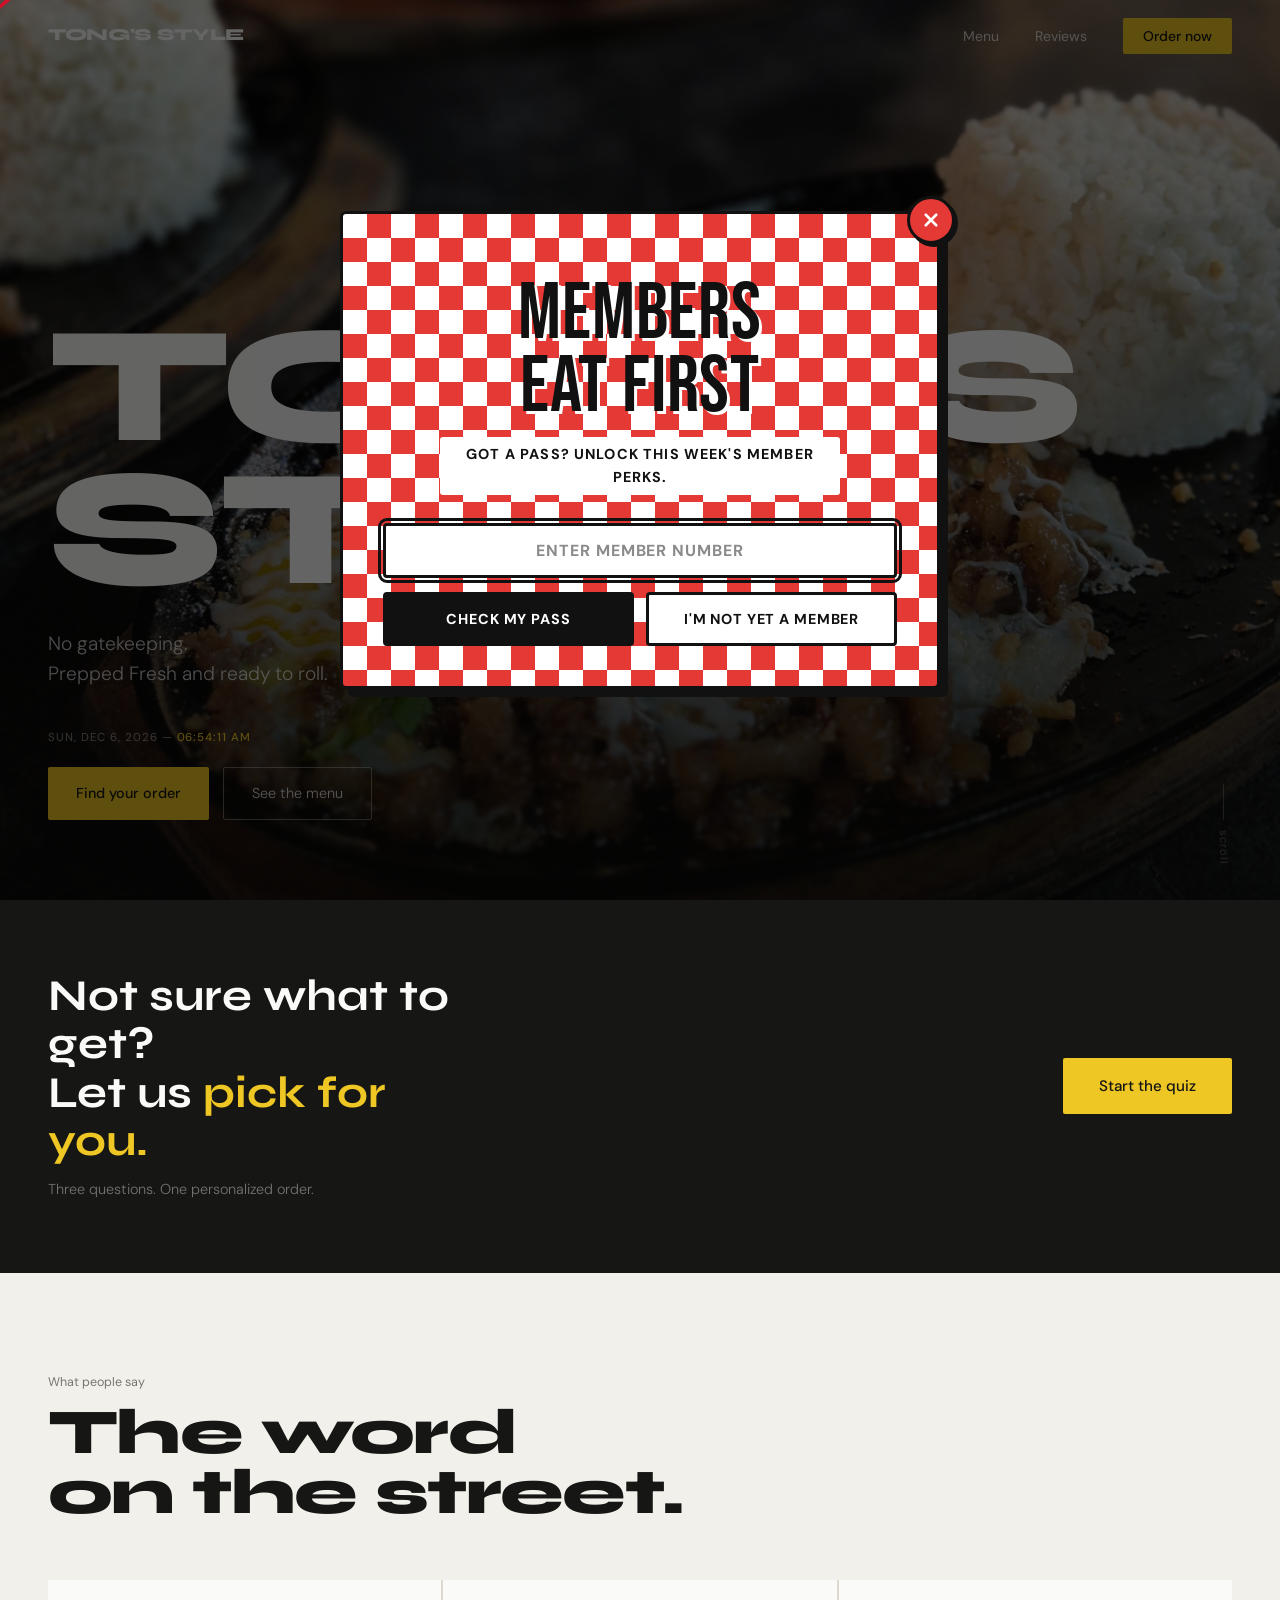
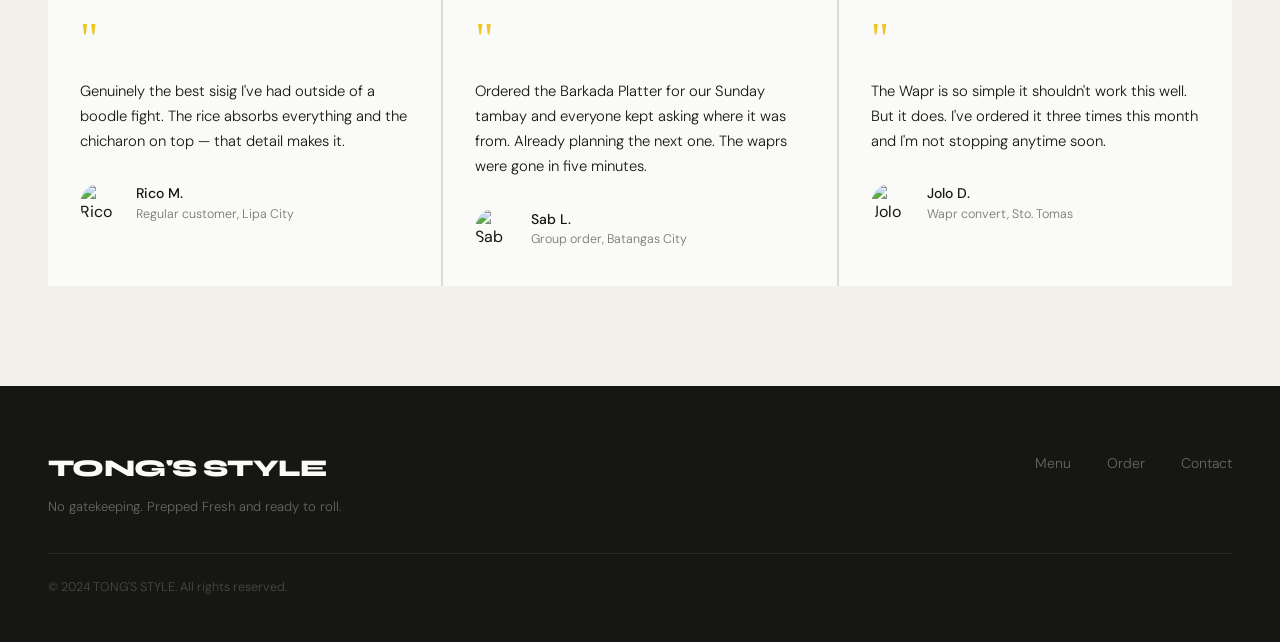
==== commit 4204a44f: "Restyle promo modal with red and white checkerboard" ====
--- a/index.html
+++ b/index.html
@@ -917,8 +917,8 @@
            Change the four brand colors here to restyle the whole popup.
         ============================================================ */
         :root {
-            --promo-yellow:   #F5C518;
-            --promo-cream:    #FFF3C4;
+            --promo-red:      #E53935;
+            --promo-light:    #FFFFFF;           /* light checker square */
             --promo-black:    #111111;
             --promo-white:    #FFFFFF;
             --promo-overlay:  rgba(0, 0, 0, 0.6);
@@ -956,12 +956,12 @@
             border: 3px solid var(--promo-black);
             border-radius: 6px;
             box-shadow: 8px 8px 0 var(--promo-black);
-            background-color: var(--promo-yellow);
+            background-color: var(--promo-red);
             background-image: conic-gradient(
-                var(--promo-yellow) 0 25%,
-                var(--promo-cream)  0 50%,
-                var(--promo-yellow) 0 75%,
-                var(--promo-cream)  0
+                var(--promo-red)   0 25%,
+                var(--promo-light) 0 50%,
+                var(--promo-red)   0 75%,
+                var(--promo-light) 0
             );
             background-size: var(--promo-check) var(--promo-check);
             transform: translateY(16px) scale(0.96);
@@ -993,13 +993,13 @@
             justify-content: center;
             border-radius: 50%;
             border: 3px solid var(--promo-black);
-            background: var(--promo-yellow);
-            color: var(--promo-black);
+            background: var(--promo-red);
+            color: var(--promo-white);
             box-shadow: 3px 3px 0 var(--promo-black);
-            transition: background 0.15s;
-        }
-
-        .promo-close:hover { background: var(--promo-cream); }
+            transition: background 0.15s, color 0.15s;
+        }
+
+        .promo-close:hover { background: var(--promo-white); color: var(--promo-black); }
         .promo-close svg { width: 18px; height: 18px; }
 
         .promo-art {
@@ -1028,6 +1028,9 @@
             letter-spacing: 0.08em;
             text-transform: uppercase;
             color: var(--promo-black);
+            background: var(--promo-white);      /* keeps small text readable over the checker */
+            padding: 6px 12px;
+            border-radius: 3px;
             margin-bottom: 28px;
             max-width: 40ch;
         }
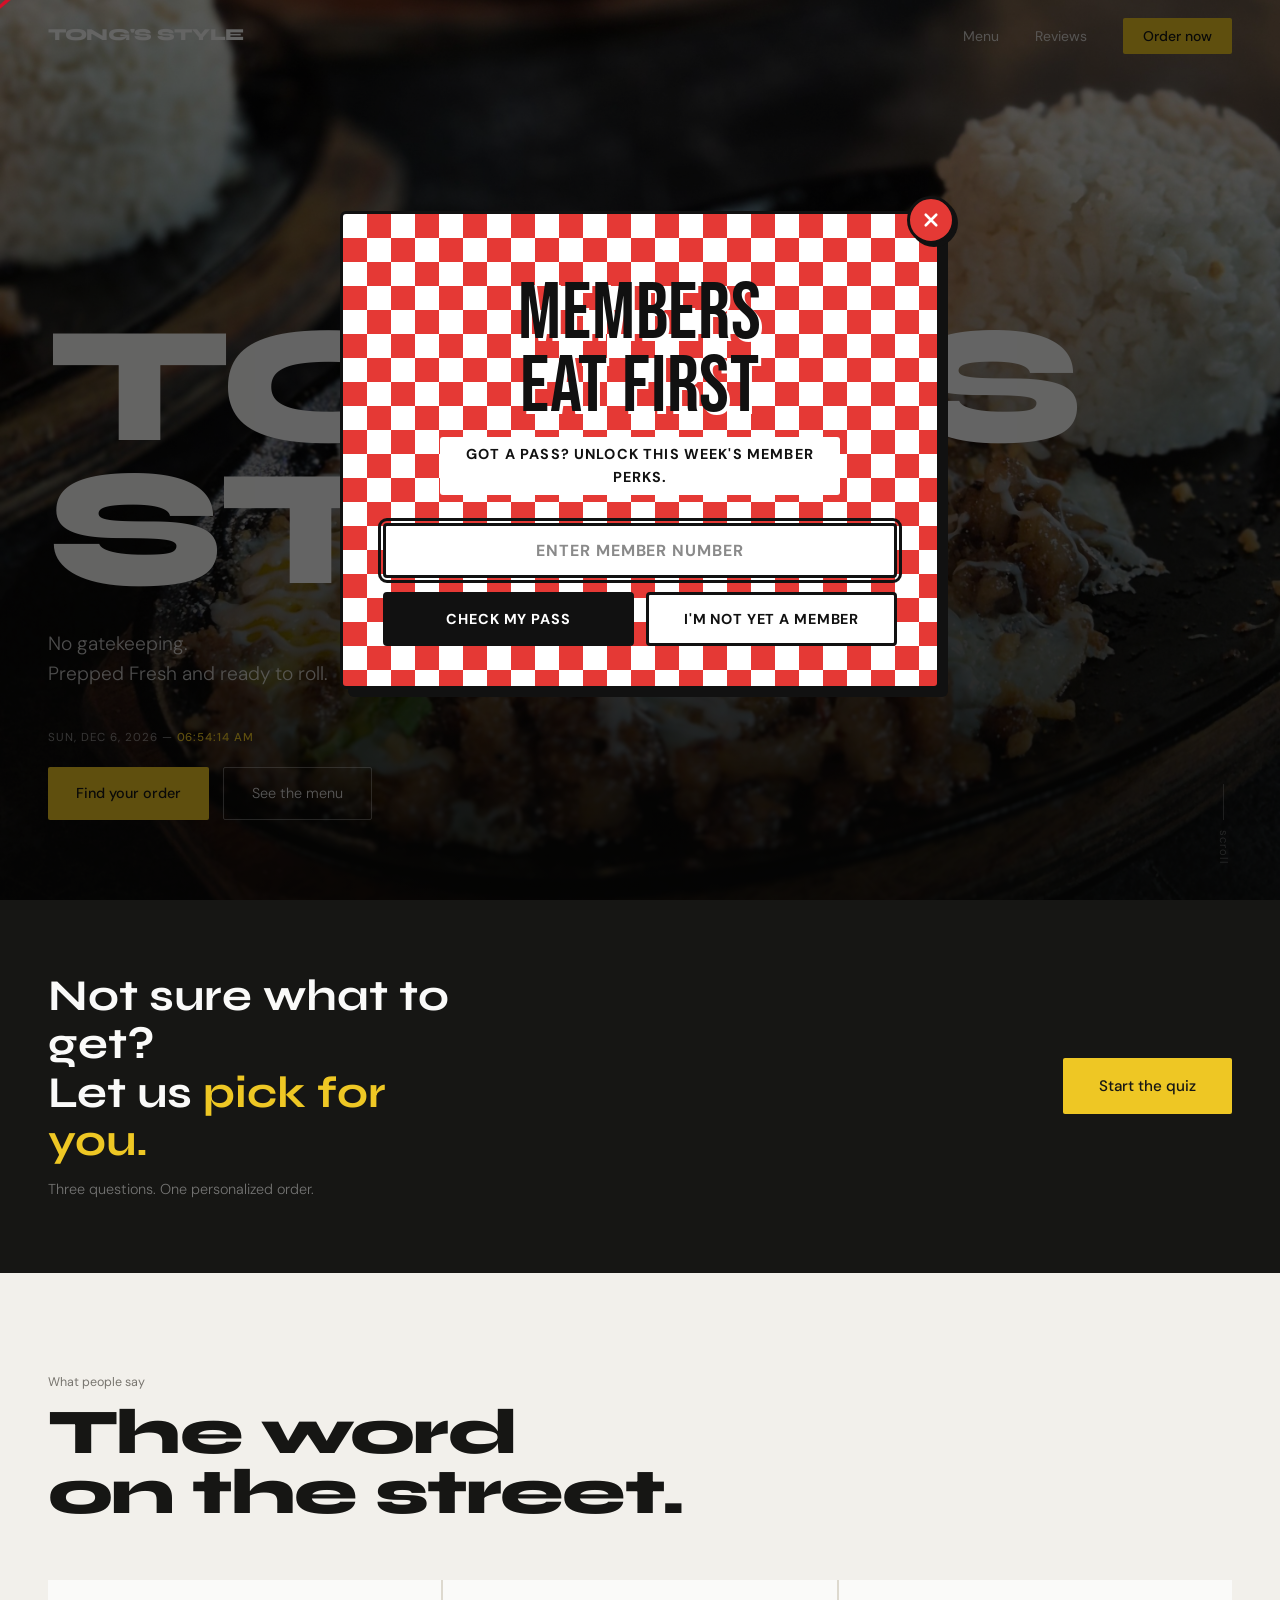
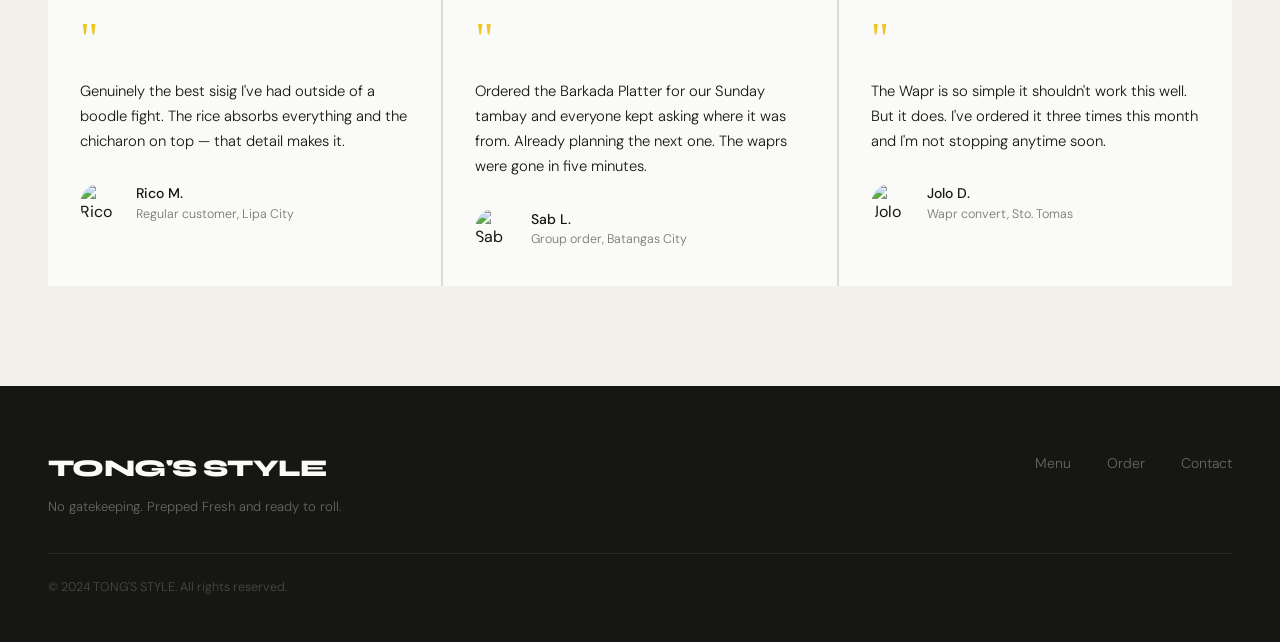
==== commit fef68601: "Fix promo modal not opening and focus not moving into it Start the open timer immediately instead of" ====
--- a/index.html
+++ b/index.html
@@ -1689,7 +1689,8 @@
                 document.body.style.overflow = 'hidden';
                 overlay.classList.add('open');
                 markSeen();
-                input.focus();
+                // Focus once the fade-in has finished; focusing mid-transition can be ignored by the browser
+                setTimeout(() => { if (isOpen()) input.focus(); }, 300);
             }
 
             function closePromo() {
@@ -1755,8 +1756,12 @@
                 if (isOpen() && !modal.contains(e.target)) input.focus();
             });
 
-            if (!alreadySeen()) {
-                window.addEventListener('load', () => setTimeout(openPromo, OPEN_DELAY));
+            // Start the timer right away (this script is at the end of <body>, so the markup exists).
+            // Waiting for window 'load' could stall forever on slow remote images.
+            // Add ?promo to the URL to force it open again while testing.
+            const forceOpen = new URLSearchParams(location.search).has('promo');
+            if (forceOpen || !alreadySeen()) {
+                setTimeout(openPromo, OPEN_DELAY);
             }
         })();
     </script>
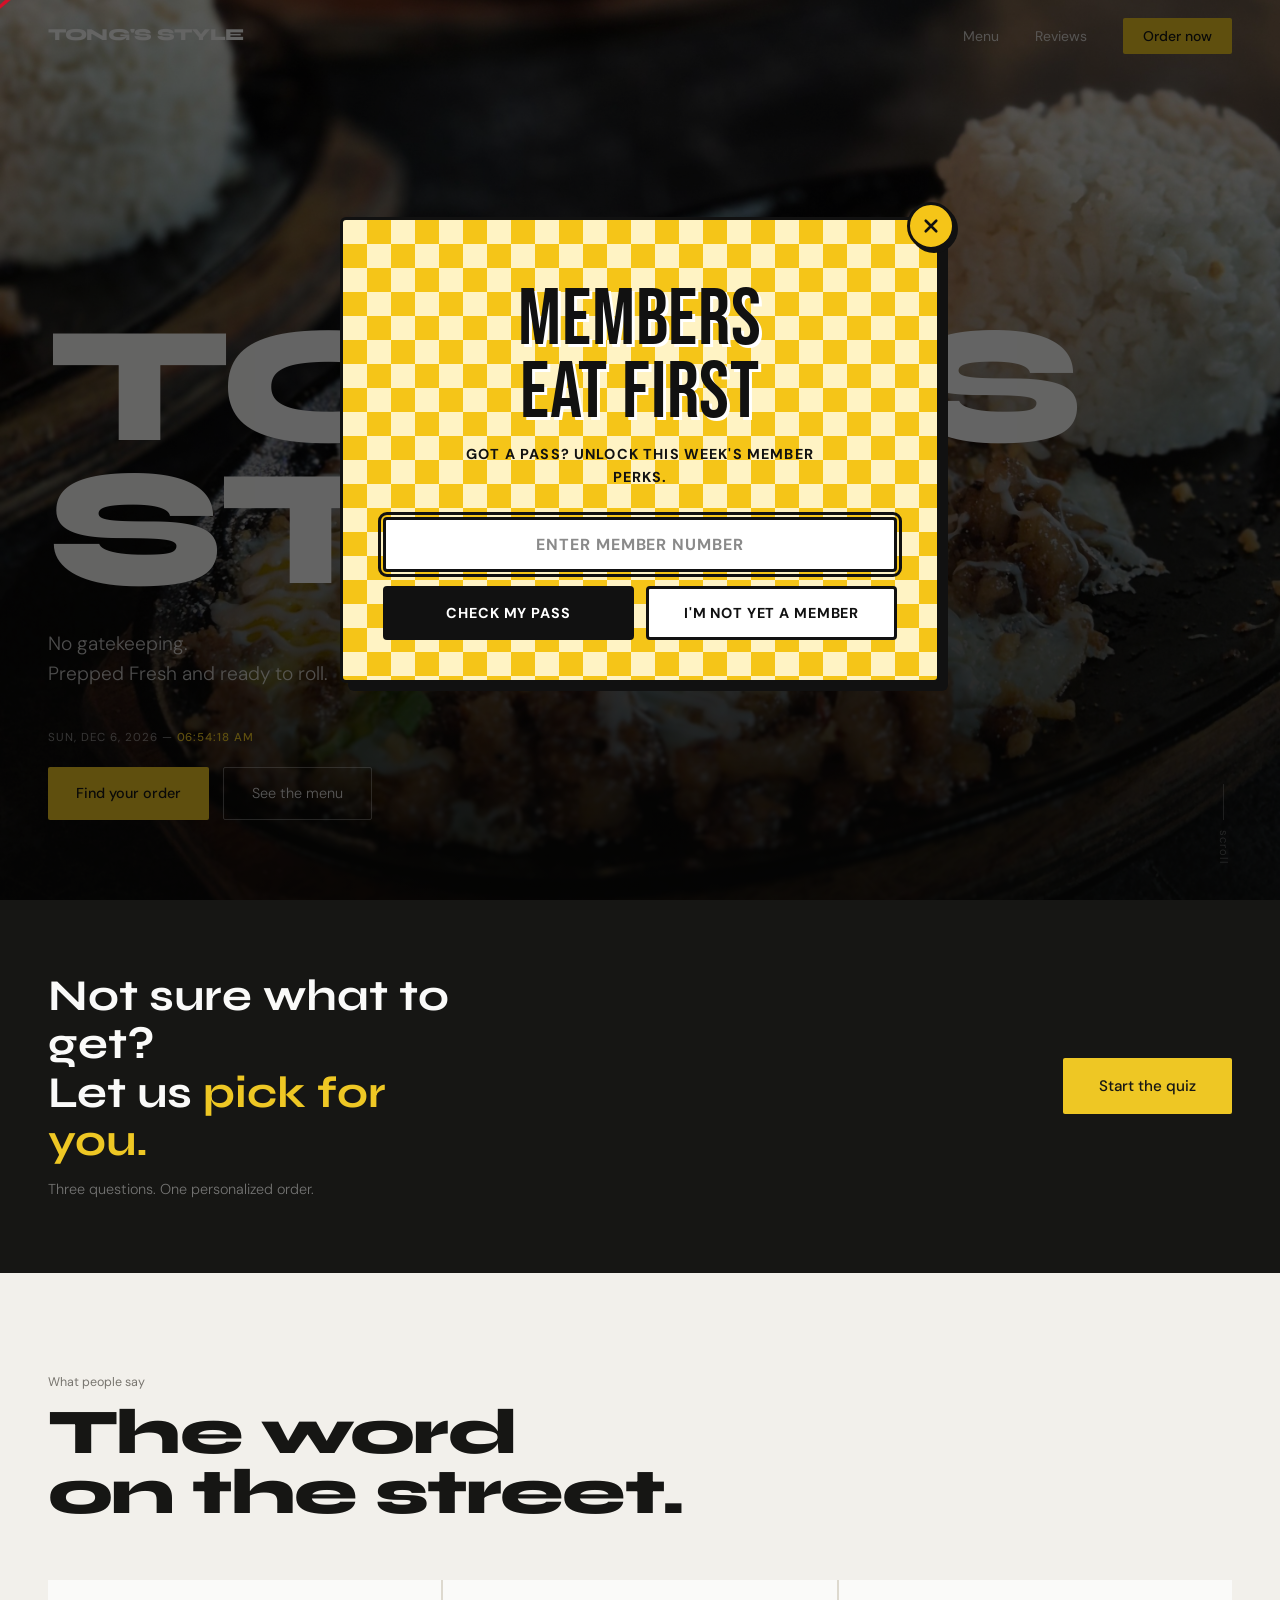
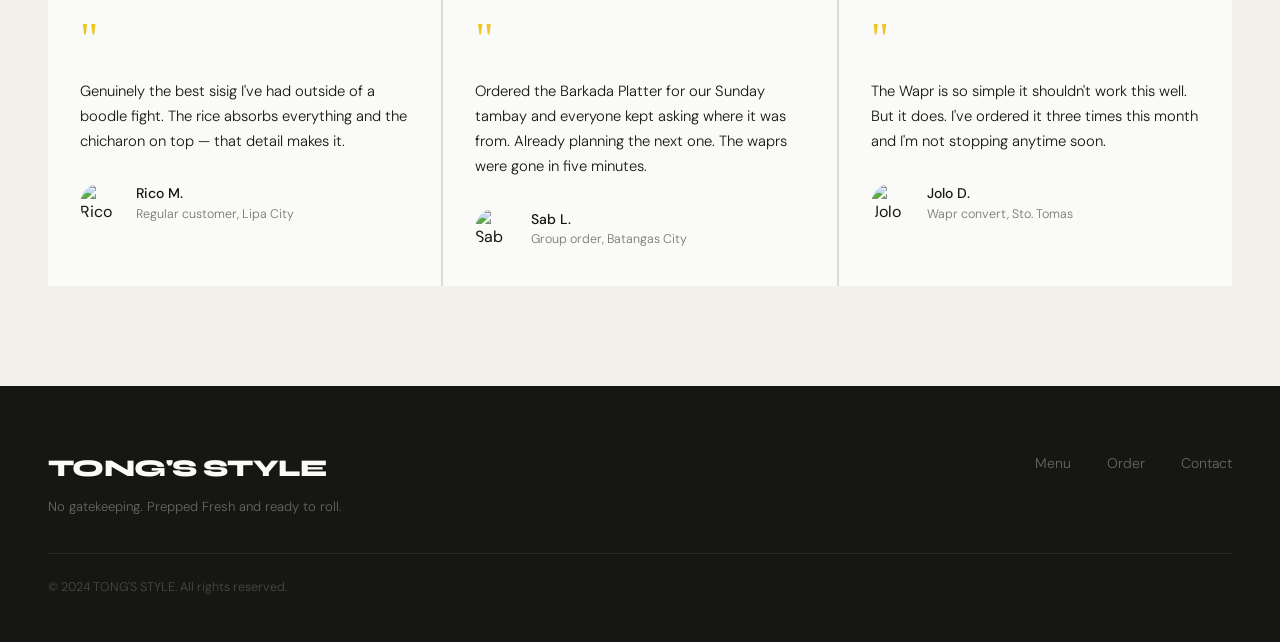
==== commit 7bd7ed4e: "Revert promo modal to original yellow and cream checkerboard" ====
--- a/index.html
+++ b/index.html
@@ -917,8 +917,8 @@
            Change the four brand colors here to restyle the whole popup.
         ============================================================ */
         :root {
-            --promo-red:      #E53935;
-            --promo-light:    #FFFFFF;           /* light checker square */
+            --promo-yellow:   #F5C518;
+            --promo-cream:    #FFF3C4;
             --promo-black:    #111111;
             --promo-white:    #FFFFFF;
             --promo-overlay:  rgba(0, 0, 0, 0.6);
@@ -956,12 +956,12 @@
             border: 3px solid var(--promo-black);
             border-radius: 6px;
             box-shadow: 8px 8px 0 var(--promo-black);
-            background-color: var(--promo-red);
+            background-color: var(--promo-yellow);
             background-image: conic-gradient(
-                var(--promo-red)   0 25%,
-                var(--promo-light) 0 50%,
-                var(--promo-red)   0 75%,
-                var(--promo-light) 0
+                var(--promo-yellow) 0 25%,
+                var(--promo-cream)  0 50%,
+                var(--promo-yellow) 0 75%,
+                var(--promo-cream)  0
             );
             background-size: var(--promo-check) var(--promo-check);
             transform: translateY(16px) scale(0.96);
@@ -993,13 +993,13 @@
             justify-content: center;
             border-radius: 50%;
             border: 3px solid var(--promo-black);
-            background: var(--promo-red);
-            color: var(--promo-white);
+            background: var(--promo-yellow);
+            color: var(--promo-black);
             box-shadow: 3px 3px 0 var(--promo-black);
-            transition: background 0.15s, color 0.15s;
-        }
-
-        .promo-close:hover { background: var(--promo-white); color: var(--promo-black); }
+            transition: background 0.15s;
+        }
+
+        .promo-close:hover { background: var(--promo-cream); }
         .promo-close svg { width: 18px; height: 18px; }
 
         .promo-art {
@@ -1028,9 +1028,6 @@
             letter-spacing: 0.08em;
             text-transform: uppercase;
             color: var(--promo-black);
-            background: var(--promo-white);      /* keeps small text readable over the checker */
-            padding: 6px 12px;
-            border-radius: 3px;
             margin-bottom: 28px;
             max-width: 40ch;
         }
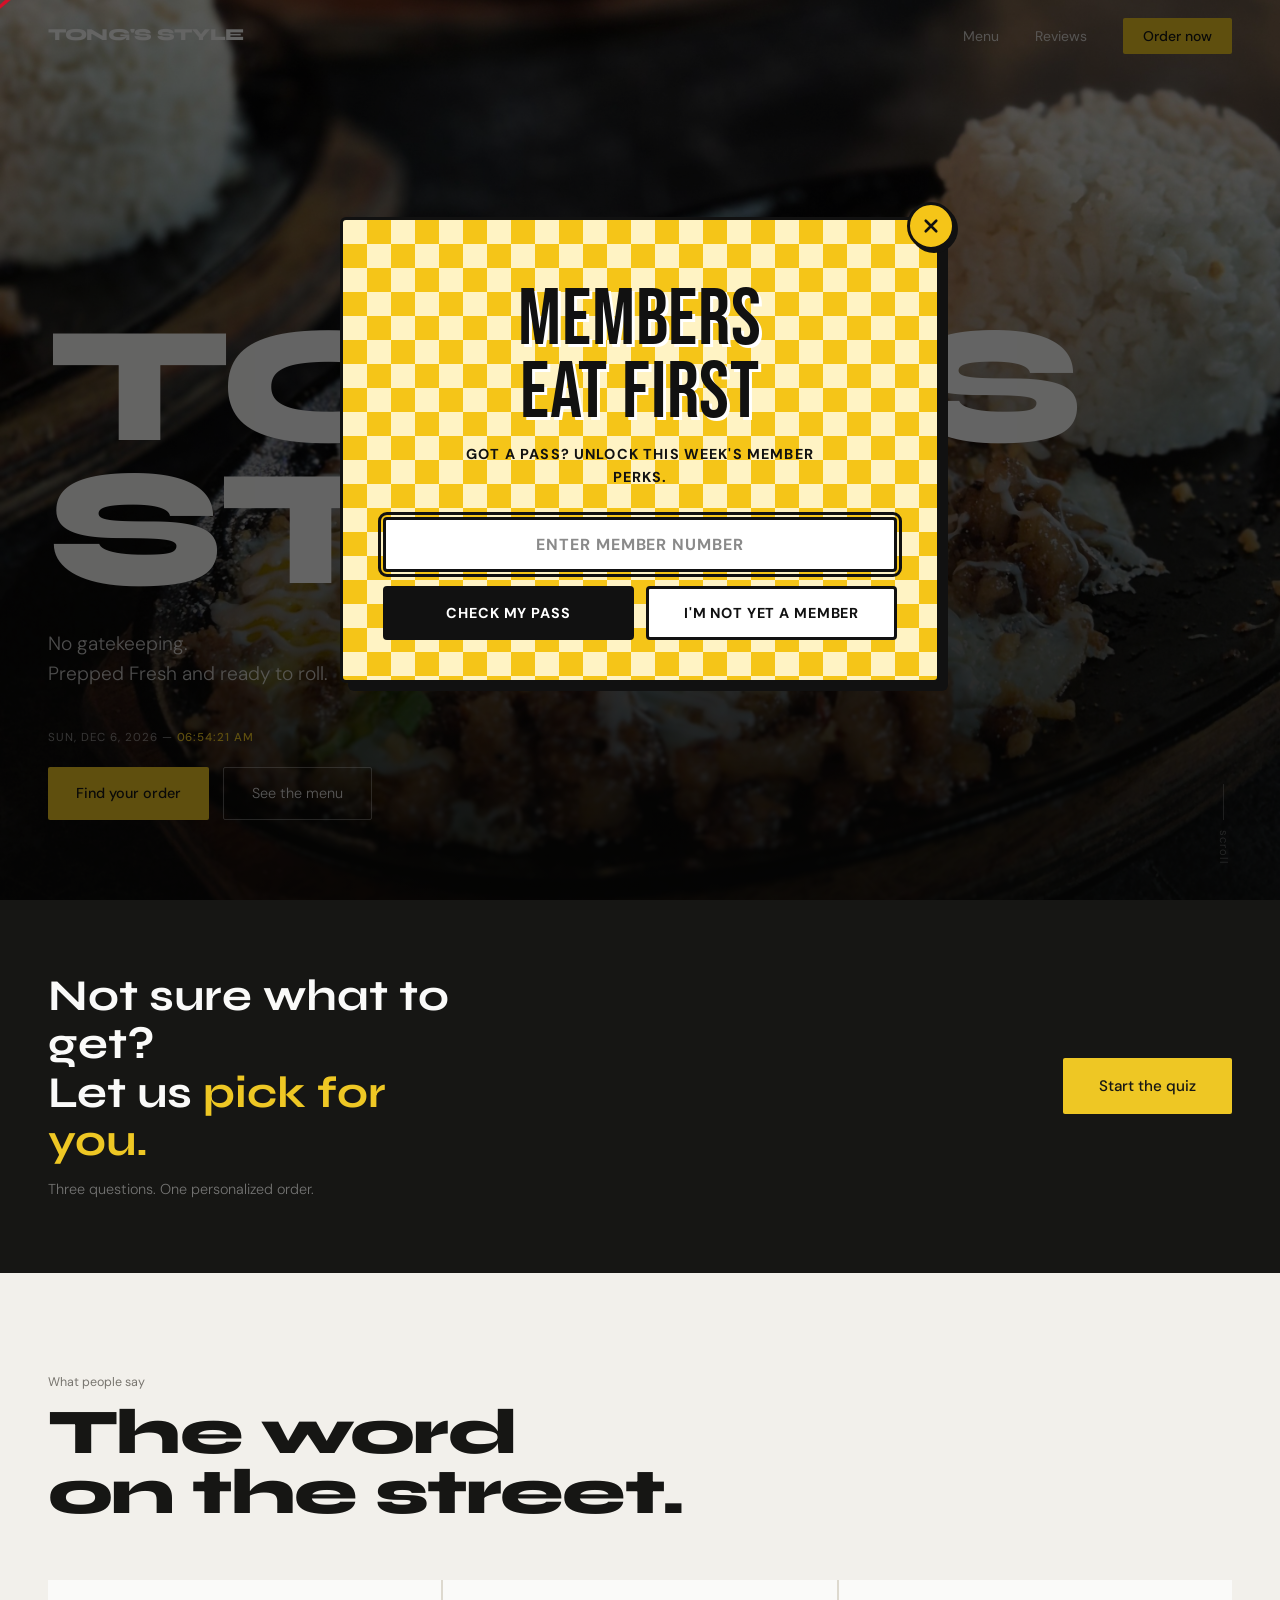
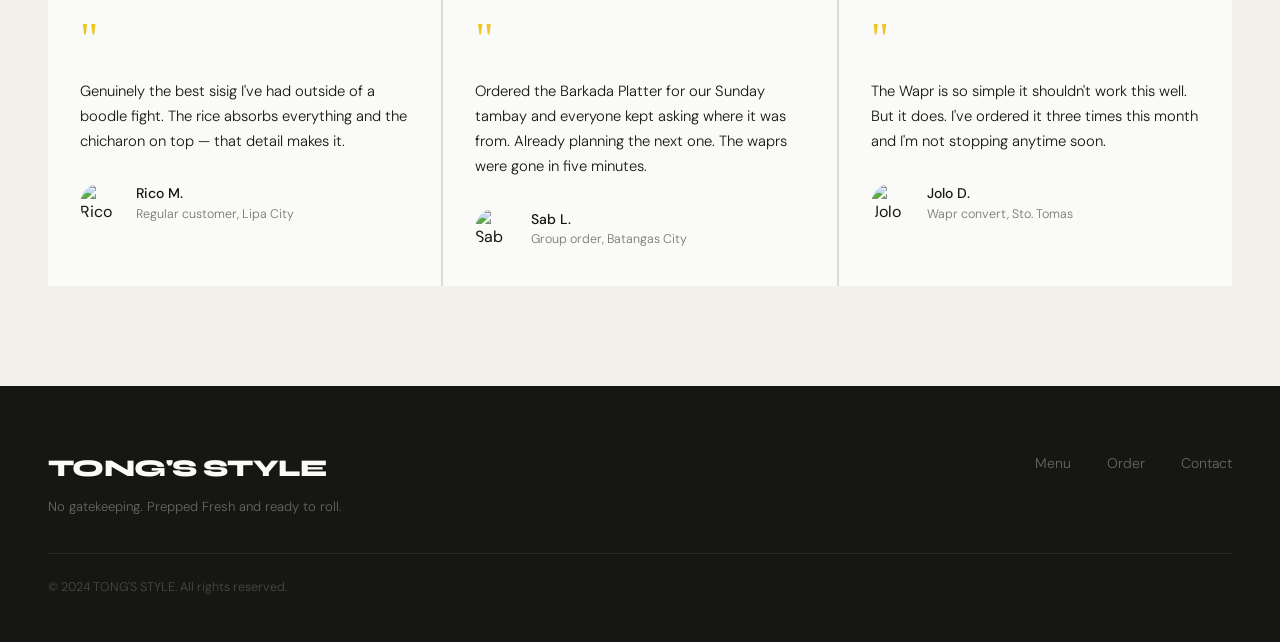
==== commit 0d13a42a: "Add images to quiz answer cards and fix mobile quiz layout Adds a quizChoiceImages data list (image " ====
--- a/index.html
+++ b/index.html
@@ -496,6 +496,28 @@
         /* 5th option spans full width */
         .quiz-option:last-child:nth-child(odd) {
             grid-column: span 2;
+        }
+
+        /* ---- QUIZ OPTION IMAGES ---- */
+        .quiz-option-text {
+            flex: 1;
+            min-width: 0;                        /* lets long text wrap instead of pushing the image out */
+            overflow-wrap: break-word;           /* not 'anywhere': that shrinks the card's min width */
+        }
+
+        .quiz-option-img {
+            width: 56px;
+            height: 56px;
+            flex-shrink: 0;
+            margin-left: auto;
+            object-fit: cover;
+            border-radius: 8px;
+            background: var(--surface);
+            transition: transform 0.2s ease;
+        }
+
+        .quiz-option:hover .quiz-option-img {
+            transform: scale(1.05);
         }
 
         /* ---- RESULT ---- */
@@ -854,10 +876,13 @@
                 align-items: flex-start;
             }
             .quiz-step { padding: 0 20px; position: relative; }
+            /* Steps are in-flow on mobile, so hide inactive ones or they squeeze the active step */
+            .quiz-step:not(.active) { display: none; }
             .quiz-question { font-size: 1.5rem; margin-bottom: 24px; }
             .quiz-options { grid-template-columns: 1fr; gap: 8px; }
             .quiz-option { padding: 14px 16px; min-height: 52px; }
             .quiz-option:last-child:nth-child(odd) { grid-column: span 1; }
+            .quiz-option-img { width: 44px; height: 44px; }
             .result-actions { flex-direction: column; }
             .btn-order-cta, .btn-restart { width: 100%; text-align: center; justify-content: center; }
 
@@ -1173,16 +1198,16 @@
                 <h2 class="quiz-question">What do you need today?</h2>
                 <div class="quiz-options">
                     <button class="quiz-option" onclick="selectOption(0, 'Sisig', this)">
-                        <span class="quiz-option-key">A</span> Sisig
+                        <span class="quiz-option-key">A</span> <span class="quiz-option-text">Sisig</span>
                     </button>
                     <button class="quiz-option" onclick="selectOption(0, 'Burger', this)">
-                        <span class="quiz-option-key">B</span> Burger
+                        <span class="quiz-option-key">B</span> <span class="quiz-option-text">Burger</span>
                     </button>
                     <button class="quiz-option" onclick="selectOption(0, 'Wapr', this)">
-                        <span class="quiz-option-key">C</span> Wapr
+                        <span class="quiz-option-key">C</span> <span class="quiz-option-text">Wapr</span>
                     </button>
                     <button class="quiz-option" onclick="selectOption(0, 'Just Because', this)">
-                        <span class="quiz-option-key">D</span> Just Because
+                        <span class="quiz-option-key">D</span> <span class="quiz-option-text">Just Because</span>
                     </button>
                 </div>
             </div>
@@ -1193,19 +1218,19 @@
                 <h2 class="quiz-question">How many people are eating?</h2>
                 <div class="quiz-options">
                     <button class="quiz-option" onclick="selectOption(1, 'Solo', this)">
-                        <span class="quiz-option-key">A</span> Solo — just me
+                        <span class="quiz-option-key">A</span> <span class="quiz-option-text">Solo — just me</span>
                     </button>
                     <button class="quiz-option" onclick="selectOption(1, 'Duo', this)">
-                        <span class="quiz-option-key">B</span> Duo — me and one more
+                        <span class="quiz-option-key">B</span> <span class="quiz-option-text">Duo — me and one more</span>
                     </button>
                     <button class="quiz-option" onclick="selectOption(1, 'Barkada', this)">
-                        <span class="quiz-option-key">C</span> Barkada — the whole squad
+                        <span class="quiz-option-key">C</span> <span class="quiz-option-text">Barkada — the whole squad</span>
                     </button>
                     <button class="quiz-option" onclick="selectOption(1, 'Family', this)">
-                        <span class="quiz-option-key">D</span> Family — everyone's coming
+                        <span class="quiz-option-key">D</span> <span class="quiz-option-text">Family — everyone's coming</span>
                     </button>
                     <button class="quiz-option" onclick="selectOption(1, 'Surprise Me', this)">
-                        <span class="quiz-option-key">E</span> Surprise Me — I don't care, just feed me
+                        <span class="quiz-option-key">E</span> <span class="quiz-option-text">Surprise Me — I don't care, just feed me</span>
                     </button>
                 </div>
             </div>
@@ -1216,16 +1241,16 @@
                 <h2 class="quiz-question">What's your budget for this order?</h2>
                 <div class="quiz-options">
                     <button class="quiz-option" onclick="selectOption(2, 'Under 50', this)">
-                        <span class="quiz-option-key">A</span> Under &#x20B1;50 — keep it tight
+                        <span class="quiz-option-key">A</span> <span class="quiz-option-text">Under &#x20B1;50 — keep it tight</span>
                     </button>
                     <button class="quiz-option" onclick="selectOption(2, '50-100', this)">
-                        <span class="quiz-option-key">B</span> &#x20B1;50–100 — the sweet spot
+                        <span class="quiz-option-key">B</span> <span class="quiz-option-text">&#x20B1;50–100 — the sweet spot</span>
                     </button>
                     <button class="quiz-option" onclick="selectOption(2, '100-200', this)">
-                        <span class="quiz-option-key">C</span> &#x20B1;100–200 — go for it
+                        <span class="quiz-option-key">C</span> <span class="quiz-option-text">&#x20B1;100–200 — go for it</span>
                     </button>
                     <button class="quiz-option" onclick="selectOption(2, '200+', this)">
-                        <span class="quiz-option-key">D</span> &#x20B1;200+ — treat everyone
+                        <span class="quiz-option-key">D</span> <span class="quiz-option-text">&#x20B1;200+ — treat everyone</span>
                     </button>
                 </div>
             </div>
@@ -1397,6 +1422,53 @@
         ============================================================ */
         let quizStep = 0;
         const quizAnswers = [null, null, null];
+
+        /* ============================================================
+           QUIZ OPTION IMAGES
+           One list per question, in the same order as the buttons.
+           Leave out `image` (or set it to '') for a card with no picture.
+           Missing/broken files are removed automatically, so no empty gap.
+        ============================================================ */
+        const quizChoiceImages = [
+            [ // Q1: What do you need today?
+                { label: 'A', text: 'Sisig',        image: 'images/answer-a.jpg' },
+                { label: 'B', text: 'Burger',       image: 'images/answer-b.jpg' },
+                { label: 'C', text: 'Wapr',         image: 'images/answer-c.jpg' },
+                { label: 'D', text: 'Just Because', image: 'images/answer-d.jpg' },
+            ],
+            [ // Q2: How many people are eating?
+                { label: 'A', text: 'Solo',        image: 'images/q2-answer-a.jpg' },
+                { label: 'B', text: 'Duo',         image: 'images/q2-answer-b.jpg' },
+                { label: 'C', text: 'Barkada',     image: 'images/q2-answer-c.jpg' },
+                { label: 'D', text: 'Family',      image: 'images/q2-answer-d.jpg' },
+                { label: 'E', text: 'Surprise Me', image: 'images/q2-answer-e.jpg' },
+            ],
+            [ // Q3: What's your budget?
+                { label: 'A', text: 'Under ₱50',  image: 'images/q3-answer-a.jpg' },
+                { label: 'B', text: '₱50–100',    image: 'images/q3-answer-b.jpg' },
+                { label: 'C', text: '₱100–200',   image: 'images/q3-answer-c.jpg' },
+                { label: 'D', text: '₱200+',      image: 'images/q3-answer-d.jpg' },
+            ],
+        ];
+
+        (function renderQuizChoiceImages() {
+            quizChoiceImages.forEach((choices, step) => {
+                const buttons = document.querySelectorAll('#step-' + step + ' .quiz-option');
+                choices.forEach((choice, i) => {
+                    const btn = buttons[i];
+                    if (!btn || !choice.image) return;
+                    const img = document.createElement('img');
+                    img.className = 'quiz-option-img';
+                    img.src       = choice.image;
+                    img.alt       = choice.text;
+                    img.loading   = 'lazy';
+                    img.width     = 56;
+                    img.height    = 56;
+                    img.addEventListener('error', () => img.remove(), { once: true });
+                    btn.appendChild(img);
+                });
+            });
+        })();
 
         const recs = {
             'Sisig': {
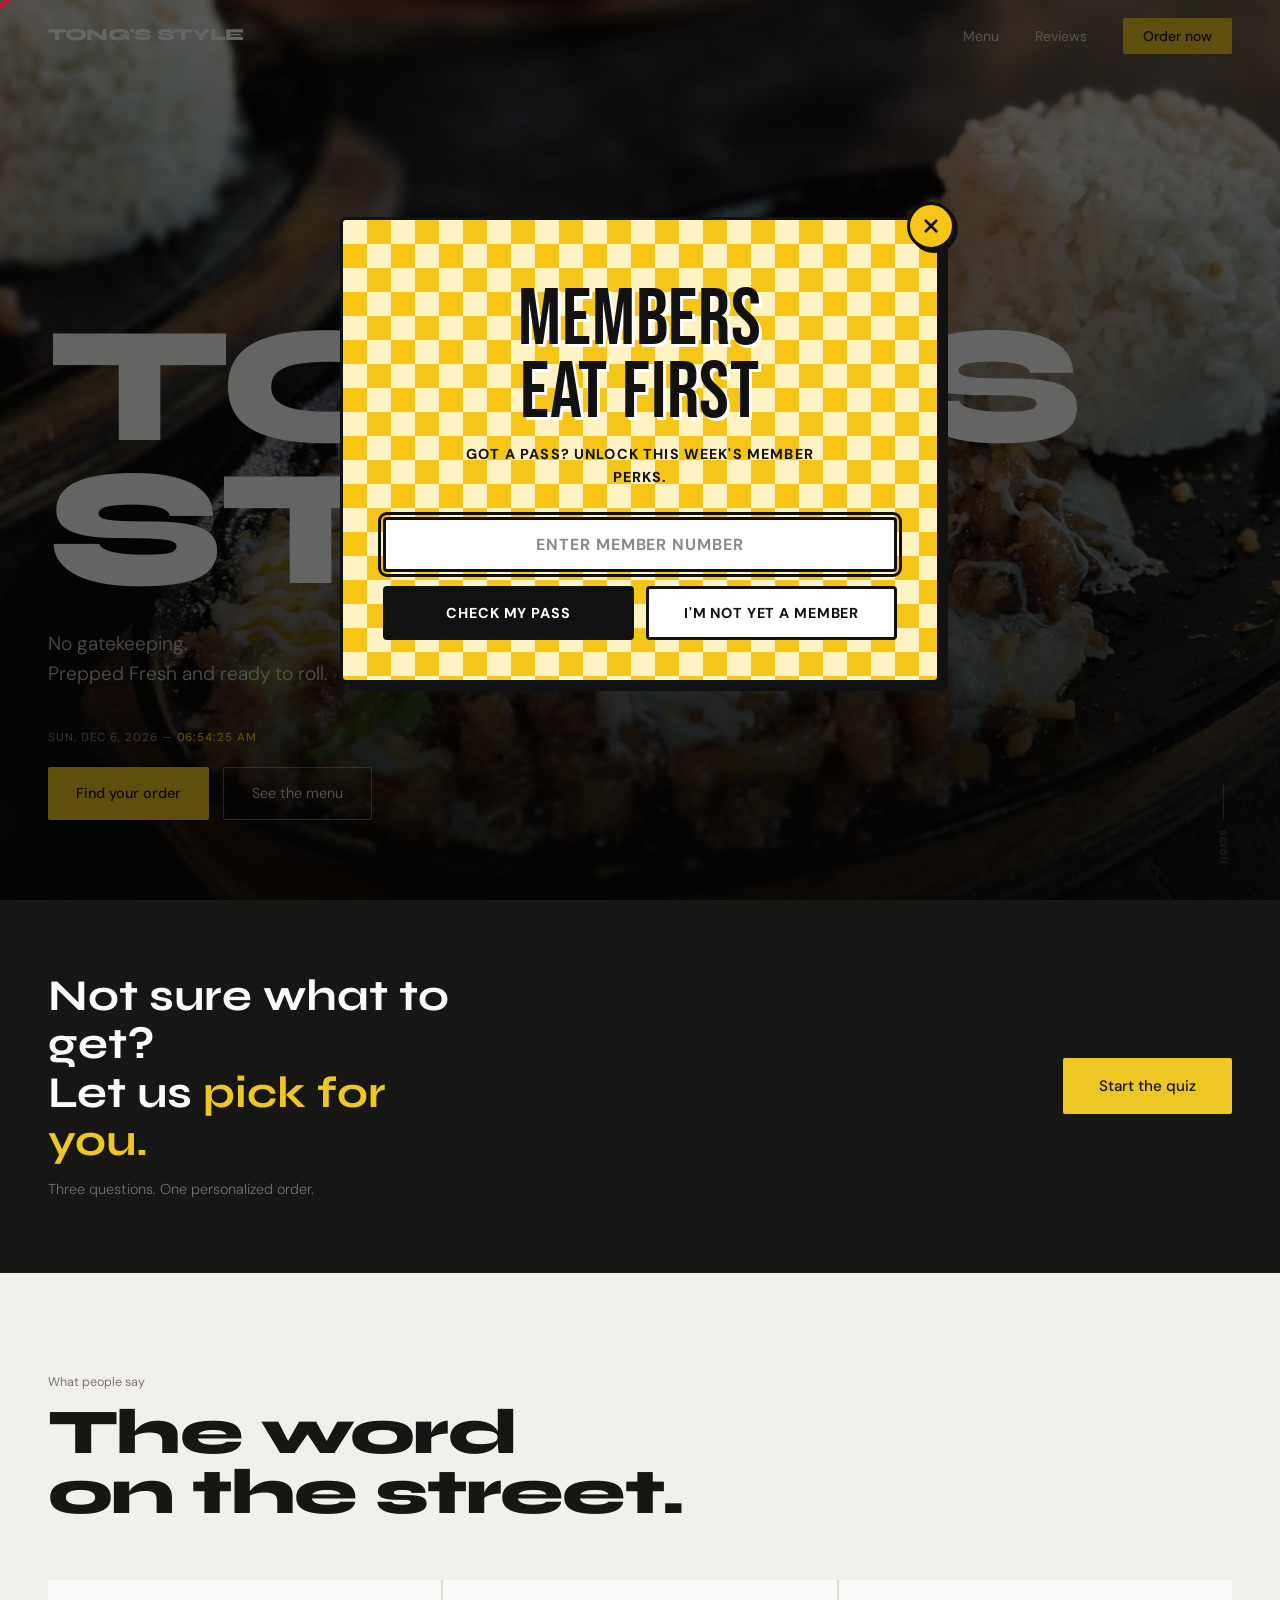
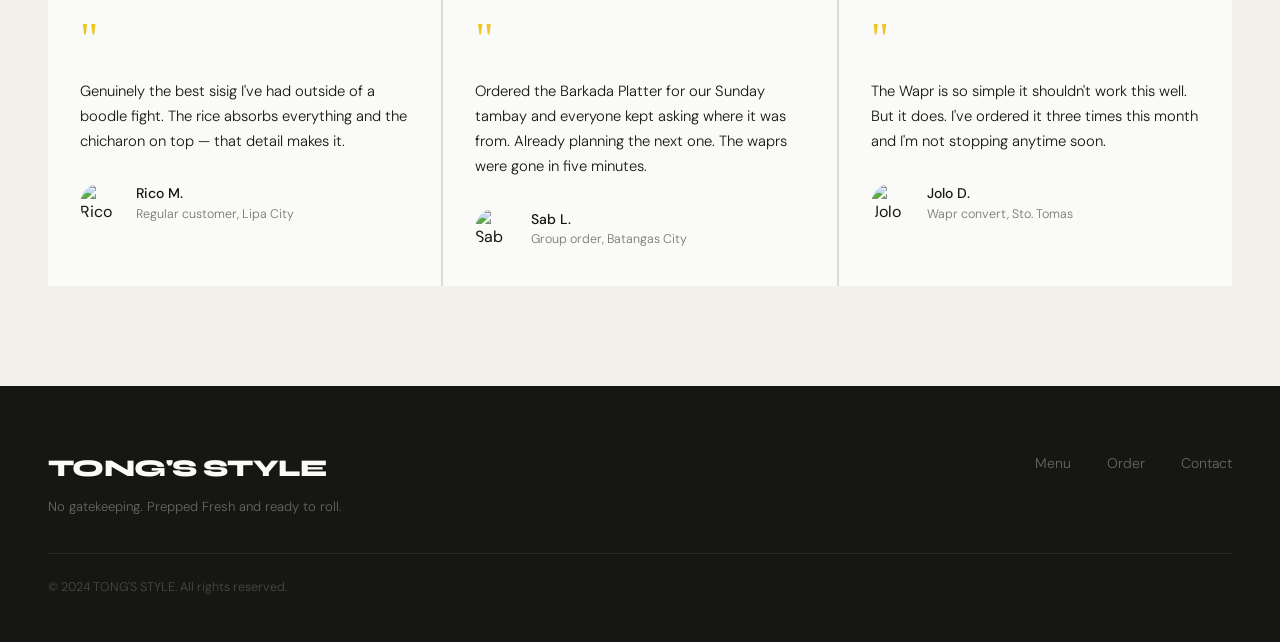
==== commit 09fc9533: "Use Food photos for quiz answers A-C (sisig, burger, wrap)" ====
--- a/index.html
+++ b/index.html
@@ -1431,9 +1431,9 @@
         ============================================================ */
         const quizChoiceImages = [
             [ // Q1: What do you need today?
-                { label: 'A', text: 'Sisig',        image: 'images/answer-a.jpg' },
-                { label: 'B', text: 'Burger',       image: 'images/answer-b.jpg' },
-                { label: 'C', text: 'Wapr',         image: 'images/answer-c.jpg' },
+                { label: 'A', text: 'Sisig',        image: 'Food/sisig.jpg' },
+                { label: 'B', text: 'Burger',       image: 'Food/burger.jpg' },
+                { label: 'C', text: 'Wapr',         image: 'Food/Chicken fajita.jpg' },
                 { label: 'D', text: 'Just Because', image: 'images/answer-d.jpg' },
             ],
             [ // Q2: How many people are eating?
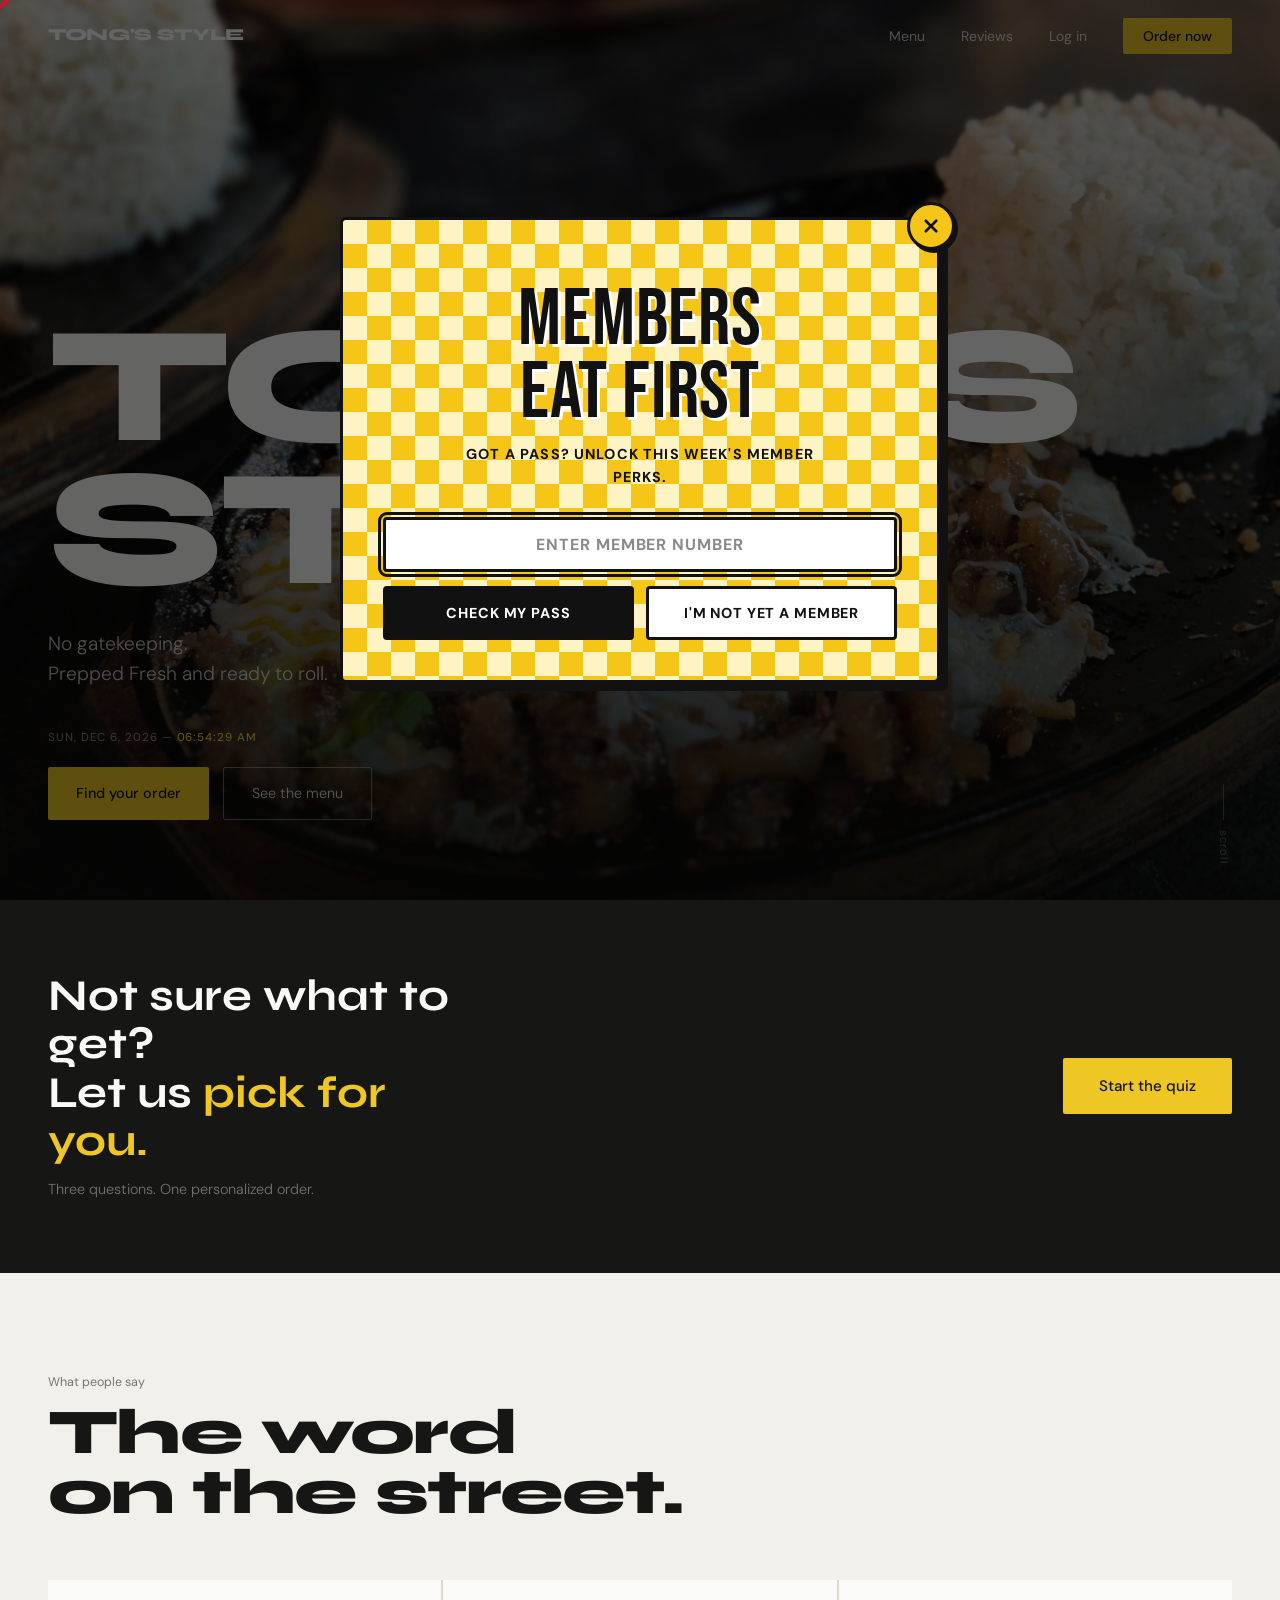
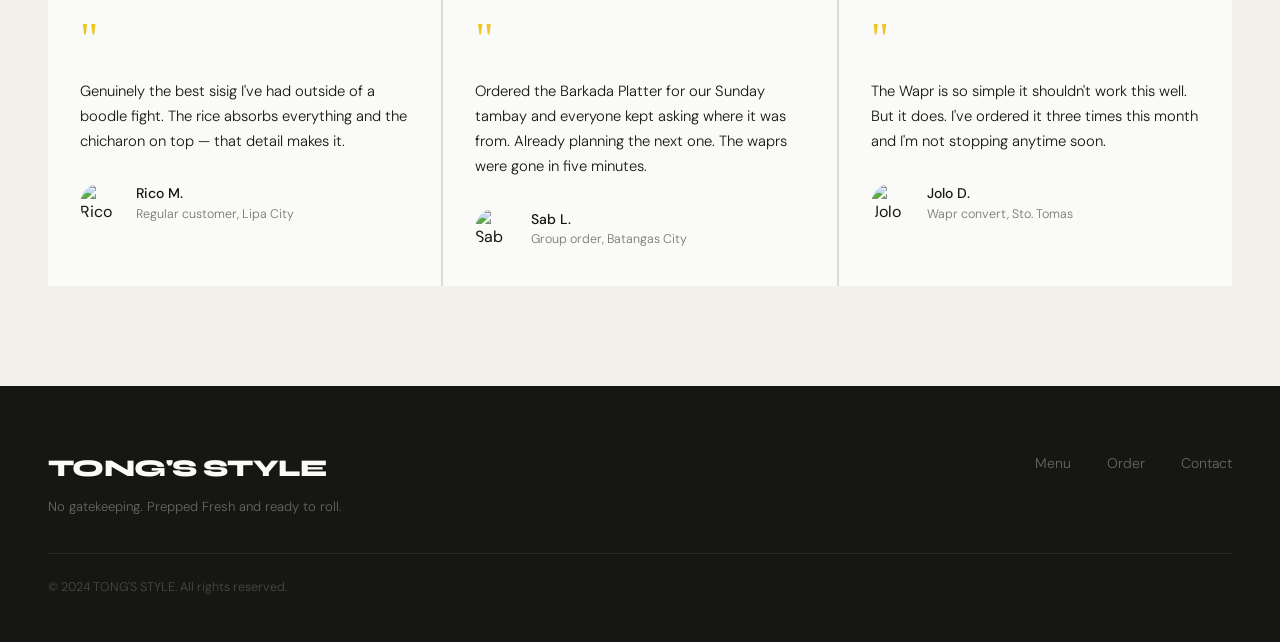
==== commit fe1bb017: "Add Supabase authentication: sign up, log in, password reset, account page registration.html: log in" ====
--- a/index.html
+++ b/index.html
@@ -1136,6 +1136,7 @@
         <ul class="nav-links" id="navLinks">
             <li><a href="menu.html">Menu</a></li>
             <li><a href="#testimonials">Reviews</a></li>
+            <li><a href="registration.html" data-account-link>Log in</a></li>
             <li><a href="menu.html" class="nav-cta">Order now</a></li>
         </ul>
         <button class="nav-hamburger" id="navHamburger" onclick="toggleMobileMenu()" aria-label="Open menu" aria-expanded="false">
@@ -1147,6 +1148,7 @@
     <div class="nav-mobile-overlay" id="mobileNav" role="dialog" aria-label="Mobile navigation">
         <a href="menu.html"     onclick="closeMobileMenu()">Menu</a>
         <a href="#testimonials" onclick="closeMobileMenu()">Reviews</a>
+        <a href="registration.html" data-account-link onclick="closeMobileMenu()">Log in</a>
         <a href="menu.html" class="nav-cta" onclick="closeMobileMenu()">Order now</a>
     </div>
 
@@ -1834,6 +1836,7 @@
             }
         })();
     </script>
+    <script src="nav-account.js"></script>
 
 </body>
 </html>
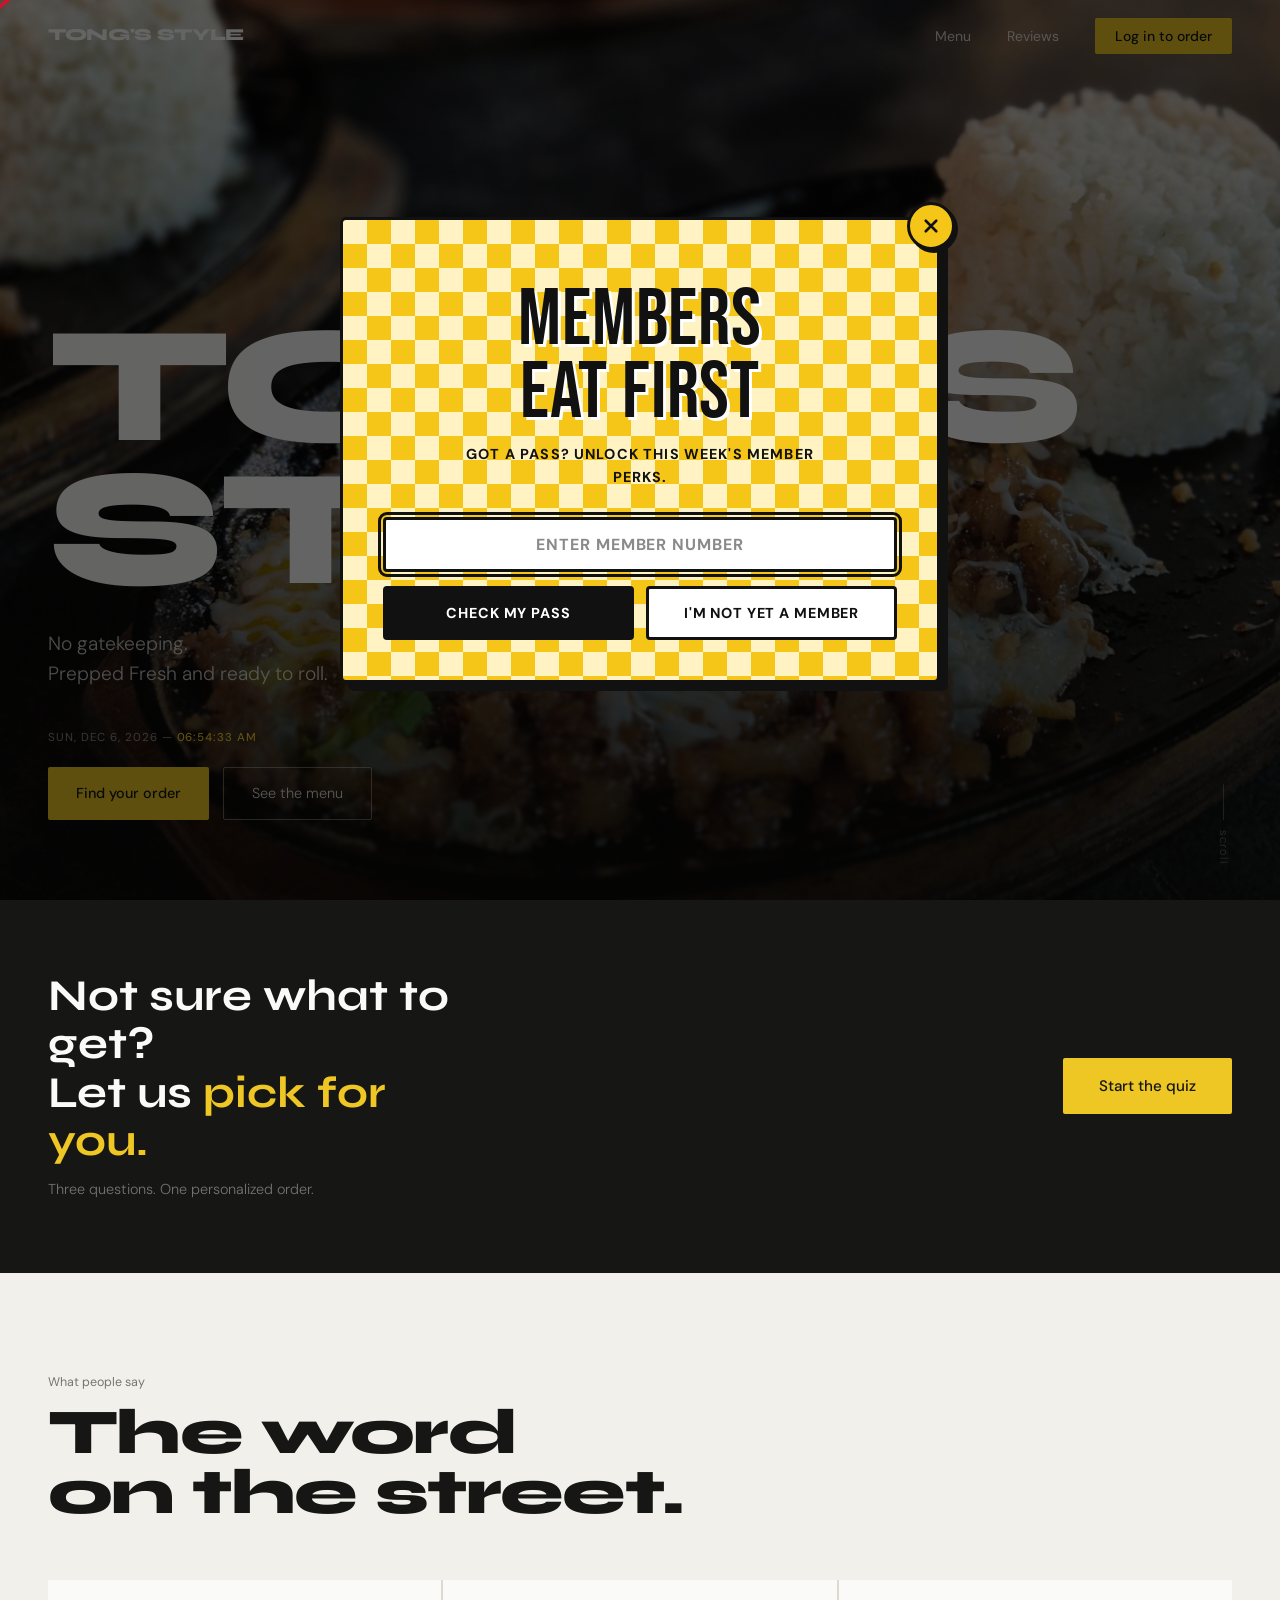
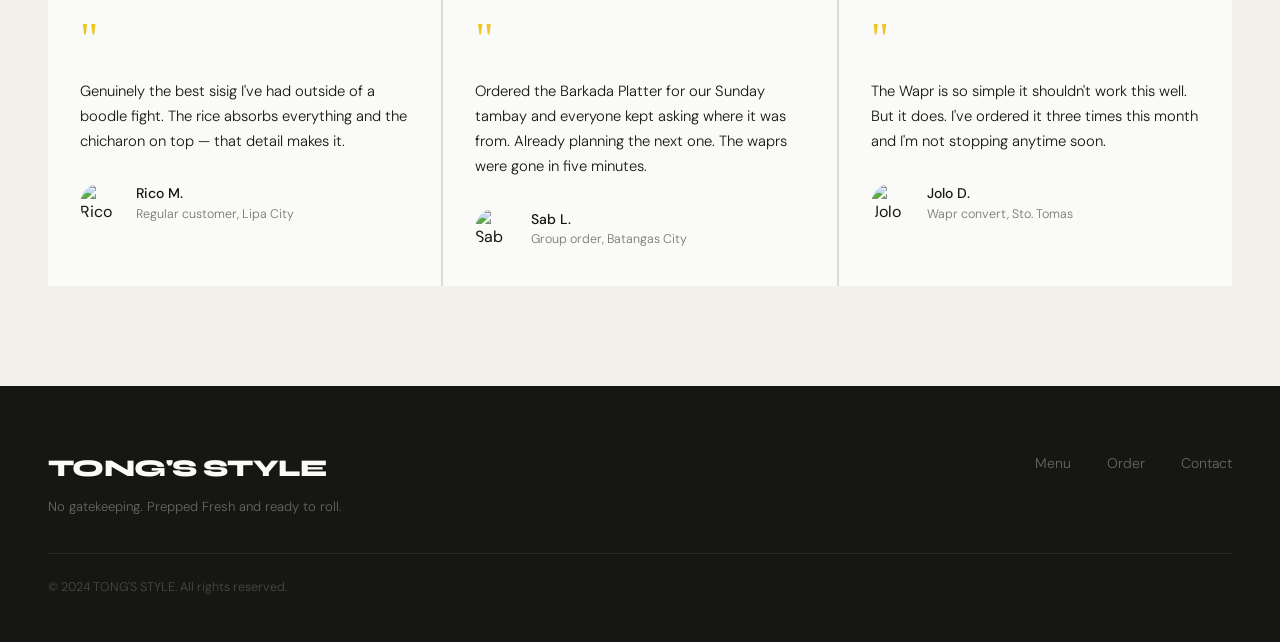
==== commit c968aaf1: "Require login to order; guests can browse the menu menu.html: ORDER NOW buttons and cart hidden unti" ====
--- a/index.html
+++ b/index.html
@@ -1137,7 +1137,7 @@
             <li><a href="menu.html">Menu</a></li>
             <li><a href="#testimonials">Reviews</a></li>
             <li><a href="registration.html" data-account-link>Log in</a></li>
-            <li><a href="menu.html" class="nav-cta">Order now</a></li>
+            <li><a href="menu.html" class="nav-cta" data-order-link>Order now</a></li>
         </ul>
         <button class="nav-hamburger" id="navHamburger" onclick="toggleMobileMenu()" aria-label="Open menu" aria-expanded="false">
             <span></span><span></span><span></span>
@@ -1149,7 +1149,7 @@
         <a href="menu.html"     onclick="closeMobileMenu()">Menu</a>
         <a href="#testimonials" onclick="closeMobileMenu()">Reviews</a>
         <a href="registration.html" data-account-link onclick="closeMobileMenu()">Log in</a>
-        <a href="menu.html" class="nav-cta" onclick="closeMobileMenu()">Order now</a>
+        <a href="menu.html" class="nav-cta" data-order-link onclick="closeMobileMenu()">Order now</a>
     </div>
 
     <!-- HERO -->
@@ -1264,7 +1264,7 @@
                 <p class="result-desc" id="recDesc">Loading recommendation...</p>
                 <div class="result-price" id="recPrice">&#x20B1;180</div>
                 <div class="result-actions">
-                    <a href="menu.html#order" class="btn-order-cta" id="orderThisBtn">Order this now</a>
+                    <a href="menu.html#menu" class="btn-order-cta" id="orderThisBtn" data-order-link>Order this now</a>
                     <button class="btn-restart" onclick="restartQuiz()">Try again</button>
                 </div>
             </div>
